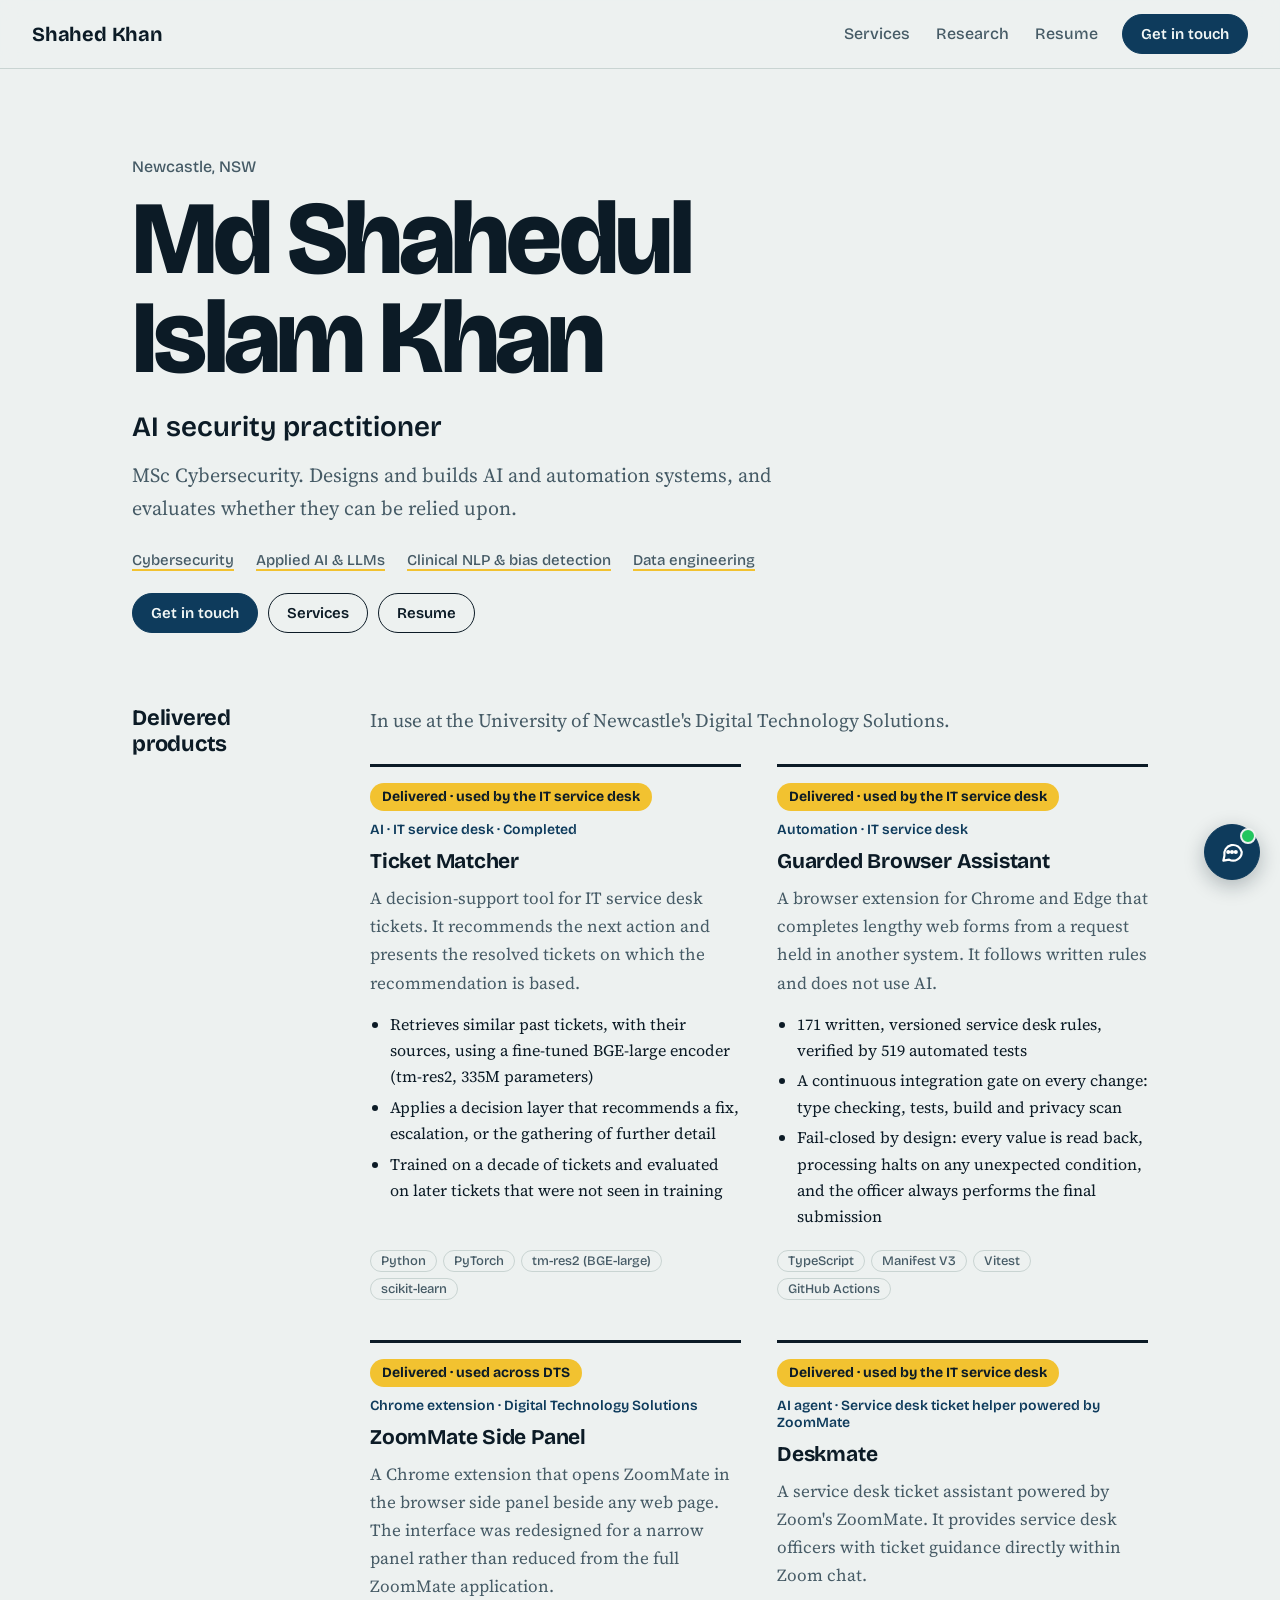
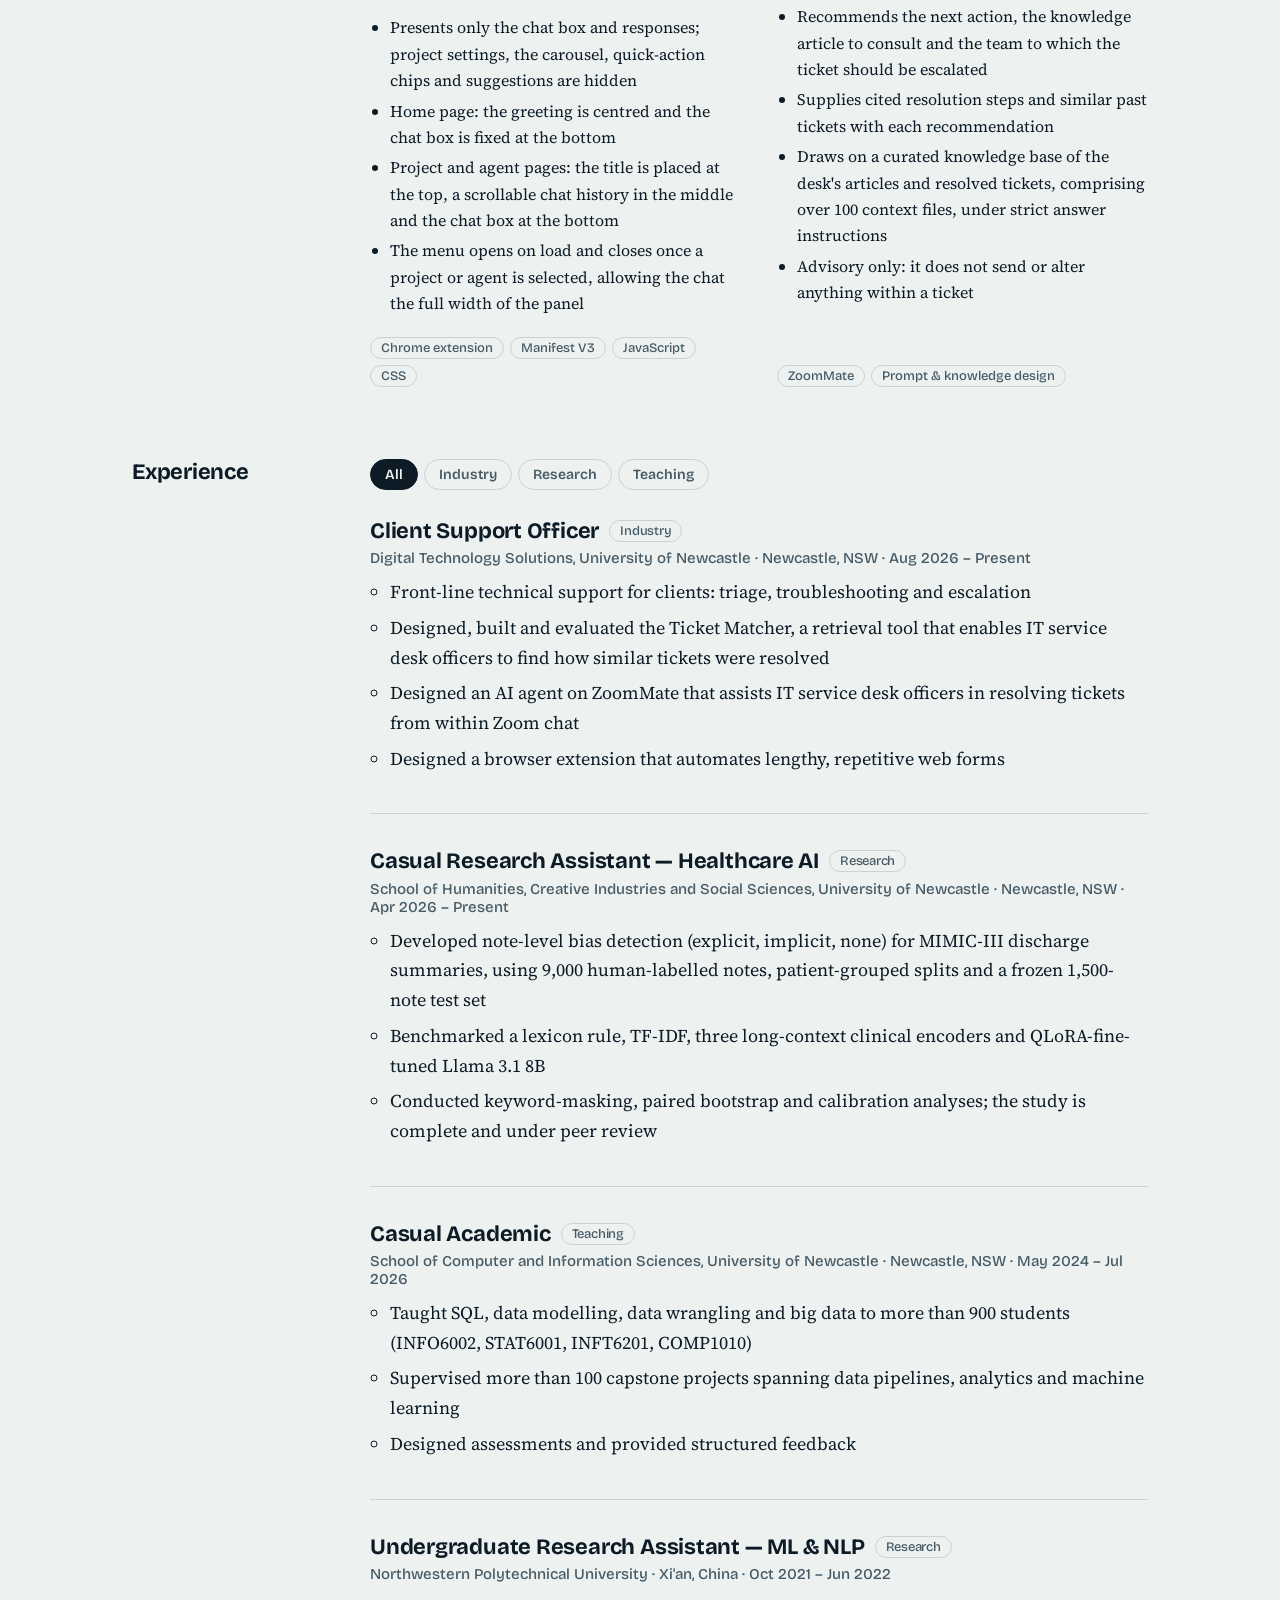
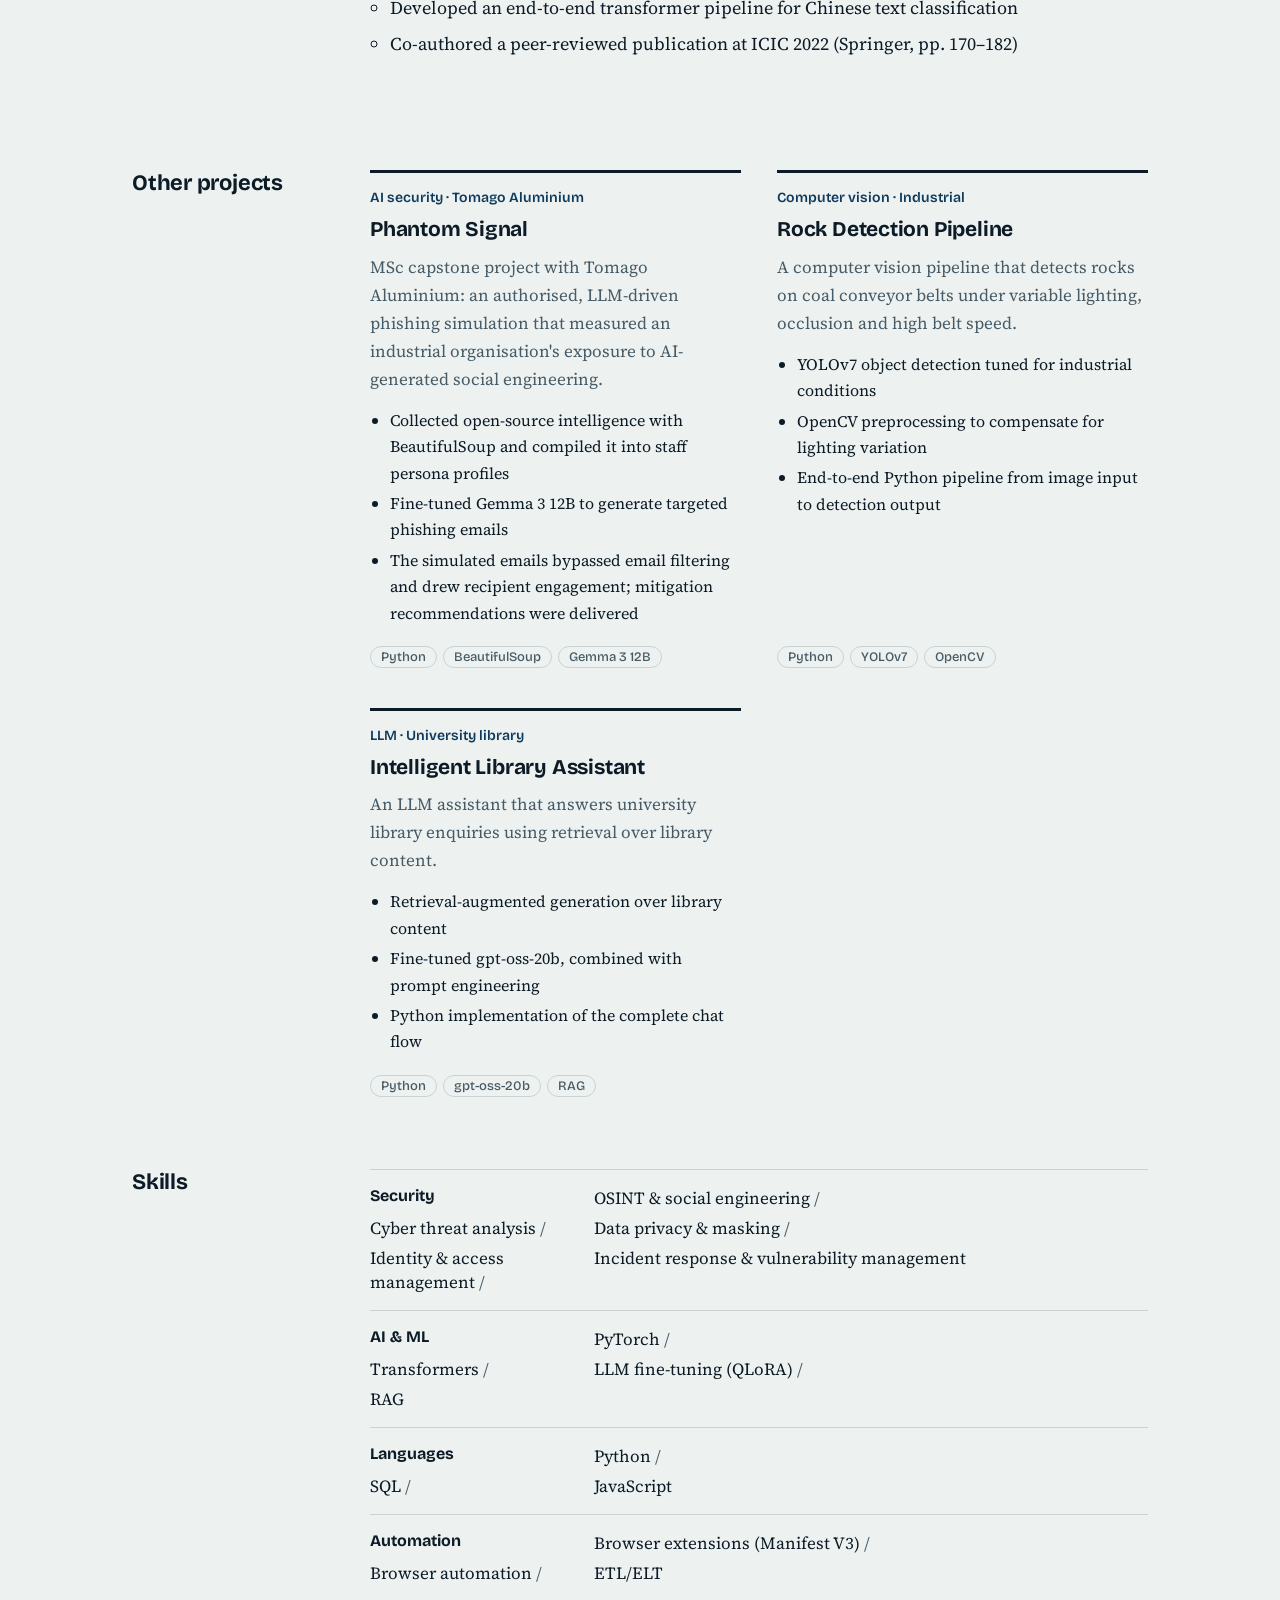
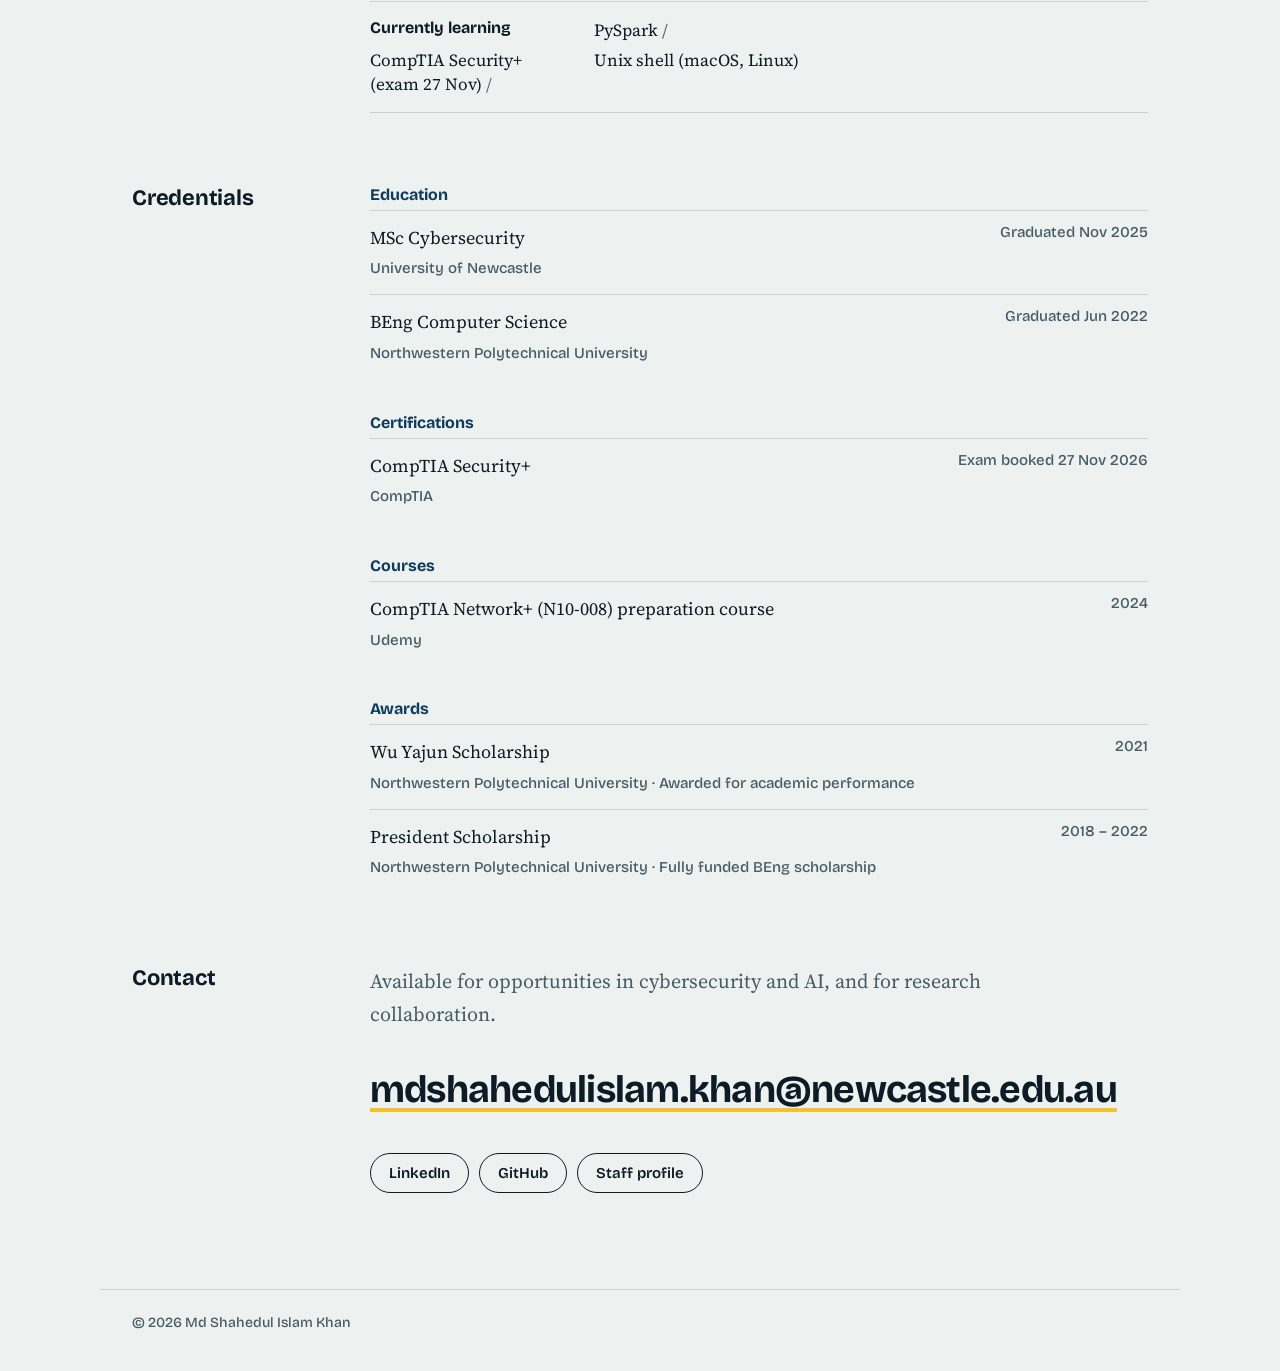
==== public/index.html @ 404827d5 "Apply a formal register across the whole site Co-Authored-By: Claude Sonnet 5.5 <noreply@anthropic.c" ====
<!doctype html>
<html lang="en">
<head>
<meta charset="utf-8">
<meta name="viewport" content="width=device-width, initial-scale=1">
<title>Shahedul Islam Khan — AI security practitioner</title>
<meta name="description" content="AI security practitioner. MSc Cybersecurity, clinical-AI researcher, educator.">
<link rel="preconnect" href="https://fonts.googleapis.com"><link rel="preconnect" href="https://fonts.gstatic.com" crossorigin><link href="https://fonts.googleapis.com/css2?family=Bricolage+Grotesque:opsz,wght@12..96,500;12..96,600;12..96,700;12..96,800&family=Source+Serif+4:ital,opsz,wght@0,8..60,400;0,8..60,600;1,8..60,400&display=swap" rel="stylesheet">
<link rel="stylesheet" href="style.css">
</head>
<body>
<header class="nav">
  <a class="brand" href="#top">Shahed Khan</a>
  <nav>
    <a href="services.html">Services</a>
    <a href="research.html">Research</a>
    <a href="shahed_resume.pdf">Resume</a>
  </nav>
  <a class="btn primary nav-cta" href="#contact">Get in touch</a>
</header>

<main id="top">
  <section class="hero">
    <p class="eyebrow" id="location"></p>
    <h1 id="name"></h1>
    <p class="headline" id="headline"></p>
    <p class="tagline" id="tagline"></p>
    <ul class="chips" id="focus"></ul>
    <div class="cta hero-cta">
      <a class="btn primary" href="#contact">Get in touch</a>
      <a class="btn" href="services.html">Services</a>
      <a class="btn" href="shahed_resume.pdf">Resume</a>
    </div>
  </section>

  <section id="products">
    <h2>Delivered products</h2>
    <p class="sub">In use at the University of Newcastle's Digital Technology Solutions.</p>
    <div class="grid" id="productGrid"></div>
  </section>

  <section id="experience">
    <h2>Experience</h2>
    <div class="filters" id="filters"></div>
    <ol class="timeline" id="timeline"></ol>
  </section>

  <section id="projects">
    <h2>Other projects</h2>
    <div class="grid" id="projectGrid"></div>
  </section>

  <section id="skills">
    <h2>Skills</h2>
    <div class="skills" id="skillList"></div>
  </section>

  <section id="credentials">
    <h2>Credentials</h2>
    <div class="credwrap" id="credList"></div>
  </section>

  <section id="contact">
    <h2>Contact</h2>
    <p class="tagline">Available for opportunities in cybersecurity and AI, and for research collaboration.</p>
    <p><a class="mail" id="mail"></a></p>
    <div class="cta" id="links"></div>
  </section>
</main>

<footer><span id="year"></span></footer>
<script src="app.js"></script>
<script src="chat.js"></script>
</body>
</html>
---- public/style.css ----
:root{
  --bg:#EDF1F0; --panel:#F9FBFA; --line:#C9D4D2; --text:#0C1B26; --mute:#465B66;
  --accent:#0E3B5C; --signal:#F2C230; --block:#0E3B5C; --on-block:#F2F7F6;
  --display:"Bricolage Grotesque","Avenir Next","Segoe UI",system-ui,sans-serif;
  --serif:"Source Serif 4",Charter,"Iowan Old Style",Georgia,serif;
  --mono:ui-monospace,SFMono-Regular,Menlo,Consolas,monospace; /* used by chat widget */
  --sans:var(--serif);
}
@media (prefers-color-scheme: dark){
  :root{--bg:#0B1A24; --panel:#11283A; --line:#23404F; --text:#E8EFEE; --mute:#9AB0B8; --accent:#8CC3E3; --block:#12405F}
}
*{box-sizing:border-box}
html{scroll-behavior:smooth;-webkit-text-size-adjust:100%;text-size-adjust:100%}
body{margin:0;background:var(--bg);color:var(--text);font:18px/1.65 var(--serif);overflow-x:clip}
a{color:inherit}
:focus-visible{outline:3px solid var(--signal);outline-offset:3px;border-radius:4px}
@media (prefers-reduced-motion:reduce){html{scroll-behavior:auto}*{transition:none!important;animation:none!important}}

/* header */
.nav{position:sticky;top:0;z-index:10;display:flex;align-items:center;gap:24px;padding:14px 32px;
  background:color-mix(in srgb,var(--bg) 90%,transparent);backdrop-filter:blur(10px);border-bottom:1px solid var(--line)}
.brand{font:700 20px var(--display);letter-spacing:-.01em;text-decoration:none;margin-right:auto}
.nav nav{display:flex;gap:26px}
.nav nav a{font:500 16px var(--display);text-decoration:none;color:var(--mute);padding:4px 0;border-bottom:2px solid transparent}
.nav nav a:hover{color:var(--text);border-color:var(--signal)}
.btn{font:600 15px var(--display);padding:10px 18px;border:1.5px solid var(--text);border-radius:999px;text-decoration:none;background:none;color:var(--text);transition:background .15s,color .15s}
.btn:hover{background:var(--text);color:var(--bg)}
.btn.primary{background:var(--block);border-color:var(--block);color:var(--on-block)}
.btn.primary:hover{background:var(--signal);border-color:var(--signal);color:#0C1B26}

/* layout */
main{max-width:1080px;margin:0 auto;padding:0 32px}
section{display:grid;grid-template-columns:190px minmax(0,1fr);gap:0 48px;padding:72px 0 0}
section>h2{grid-column:1;margin:0;font:700 22px/1.2 var(--display);letter-spacing:-.01em;position:sticky;top:84px;align-self:start}
section>*:not(h2){grid-column:2}
section>h2 span{display:none}
.hero{display:block;padding:88px 0 0}
.hero>*{grid-column:auto}
.eyebrow{font:500 16px var(--display);color:var(--mute);margin:0 0 14px}
h1{font:800 clamp(44px,8.4vw,104px)/.95 var(--display);letter-spacing:-.035em;margin:0 0 22px;max-width:12ch}
.headline{font:600 clamp(20px,2.6vw,28px)/1.25 var(--display);margin:0 0 14px}
.tagline{max-width:34em;color:var(--mute);font-size:20px;margin:0}
.chips{display:flex;flex-wrap:wrap;gap:6px 22px;list-style:none;padding:0;margin:26px 0 0;font:500 15px var(--display);color:var(--mute)}
.chips li{padding:0;border:0;border-bottom:2px solid var(--signal)}

.hero-cta{margin-top:34px}

/* experience */
.filters{display:flex;gap:6px;margin-bottom:28px;flex-wrap:wrap}
.filters button{font:600 14px var(--display);padding:6px 14px;border-radius:999px;border:1.5px solid var(--line);background:none;color:var(--mute);cursor:pointer}
.filters button:hover{border-color:var(--text);color:var(--text)}
.filters button.on{background:var(--text);border-color:var(--text);color:var(--bg)}
.timeline{list-style:none;padding:0;margin:0}
.job{position:relative;padding:0 0 34px;margin:0 0 34px;border-bottom:1px solid var(--line)}
.job:last-child{border:0;margin:0}
.job h3{margin:0;font:700 22px/1.25 var(--display);letter-spacing:-.01em}
.job .meta{font:500 15px var(--display);color:var(--mute);margin:4px 0 10px}
.job ul{margin:0;padding-left:20px;color:var(--text)}.job li{margin:6px 0}
.tag{font:500 13px var(--display);padding:2px 10px;border:1px solid var(--line);border-radius:999px;color:var(--mute);white-space:nowrap}
.job .tag{margin-left:10px;vertical-align:3px}

/* projects, services, research cards: ruled entries, not boxes */
.grid{display:grid;grid-template-columns:repeat(2,minmax(0,1fr));gap:40px 36px}
.card{display:flex;flex-direction:column;gap:10px;padding:16px 0 0;border-top:3px solid var(--text);background:none}
.card:hover{border-top-color:var(--signal)}
.card h3{margin:0;font:700 21px/1.25 var(--display);letter-spacing:-.01em}
.card p{margin:0;color:var(--mute);font-size:17px}
.card .k{font:600 14px var(--display);color:var(--accent)}
.card .hl{margin:0;padding-left:20px;color:var(--text);font-size:16px}.card .hl li{margin:4px 0}
.card .soon{font:600 14px var(--display);color:var(--accent)}
.card .stack{display:flex;flex-wrap:wrap;gap:6px;margin-top:auto;padding-top:6px}

/* skills */
.skills{display:grid;gap:0}
.skills>div{display:grid;grid-template-columns:200px 1fr;gap:6px 24px;padding:16px 0;border-top:1px solid var(--line);background:none}
.skills>div:last-child{border-bottom:1px solid var(--line)}
.skills h3{font:700 16px var(--display);margin:0}
.skills span{display:inline;margin:0;font:17px var(--serif);padding:0;border:0;border-radius:0;color:var(--text)}
.skills span:not(:last-child)::after{content:" / ";color:var(--mute)}

/* credentials */
.credwrap{display:grid;gap:34px}
.credgroup h3{font:700 16px var(--display);margin:0 0 6px;color:var(--accent)}
.creds{list-style:none;padding:0;margin:0}
.creds li{display:flex;justify-content:space-between;gap:16px;padding:12px 0;border-top:1px solid var(--line)}
.creds small{color:var(--mute);font:500 15px var(--display)}
.creds li>small{white-space:nowrap}

/* contact */
.mail{display:inline-block;font:700 clamp(20px,3.6vw,38px)/1.2 var(--display);letter-spacing:-.02em;text-decoration:underline;text-decoration-color:var(--signal);text-decoration-thickness:4px;text-underline-offset:6px;overflow-wrap:anywhere}
.mail:hover{background:var(--signal);color:#0C1B26;text-decoration:none}
#contact .tagline{margin-bottom:18px}
.cta{display:flex;flex-wrap:wrap;gap:10px;margin-top:22px}
footer{max-width:1080px;margin:96px auto 0;padding:24px 32px 40px;border-top:1px solid var(--line);color:var(--mute);font:500 14px var(--display)}

/* chat widget retheme (widget CSS is injected by chat.js) */
body .skc-btn{background:var(--block);color:#fff;border-color:var(--block);box-shadow:0 6px 20px rgba(12,27,38,.28)}
body .skc-btn:hover{background:var(--signal);color:#0C1B26;border-color:var(--signal)}
body .skc-btn::after{border-color:var(--bg)}
body .skc-win{border-radius:18px;font-family:var(--serif)}
body .skc-head b{font-family:var(--display);font-size:15px}
body .skc-head small{font-family:var(--display)}
body .skc-m.me{background:var(--block);color:#F2F7F6}
body .skc-send{font-family:var(--display);border-color:var(--block);color:var(--text)}
body .skc-send:hover:not(:disabled){background:var(--signal);border-color:var(--signal);color:#0C1B26}

/* tablet and mobile */
@media(max-width:860px){
  section{grid-template-columns:1fr;padding-top:56px}
  section>h2{position:static;grid-column:1;margin-bottom:22px}
  section>*:not(h2){grid-column:1}
  .grid{grid-template-columns:1fr}
  .skills>div{grid-template-columns:1fr}
}
@media(max-width:640px){
  body{font-size:17px}
  .nav{flex-wrap:wrap;gap:6px 12px;padding:10px 16px}
  .nav nav{order:3;width:100%;gap:18px}
  .btn{font-size:14px;padding:8px 14px}
  main{padding:0 18px}footer{padding:20px 18px 36px}
  .hero{padding-top:48px}
  .tagline{font-size:18px}
  .creds li{flex-direction:column;gap:2px}
}

.sub{margin:0 0 28px;color:var(--mute);font-size:19px}
.card .status{align-self:flex-start;font:700 14px/1.3 var(--display);padding:5px 12px;border-radius:999px;background:var(--signal);color:#0C1B26}
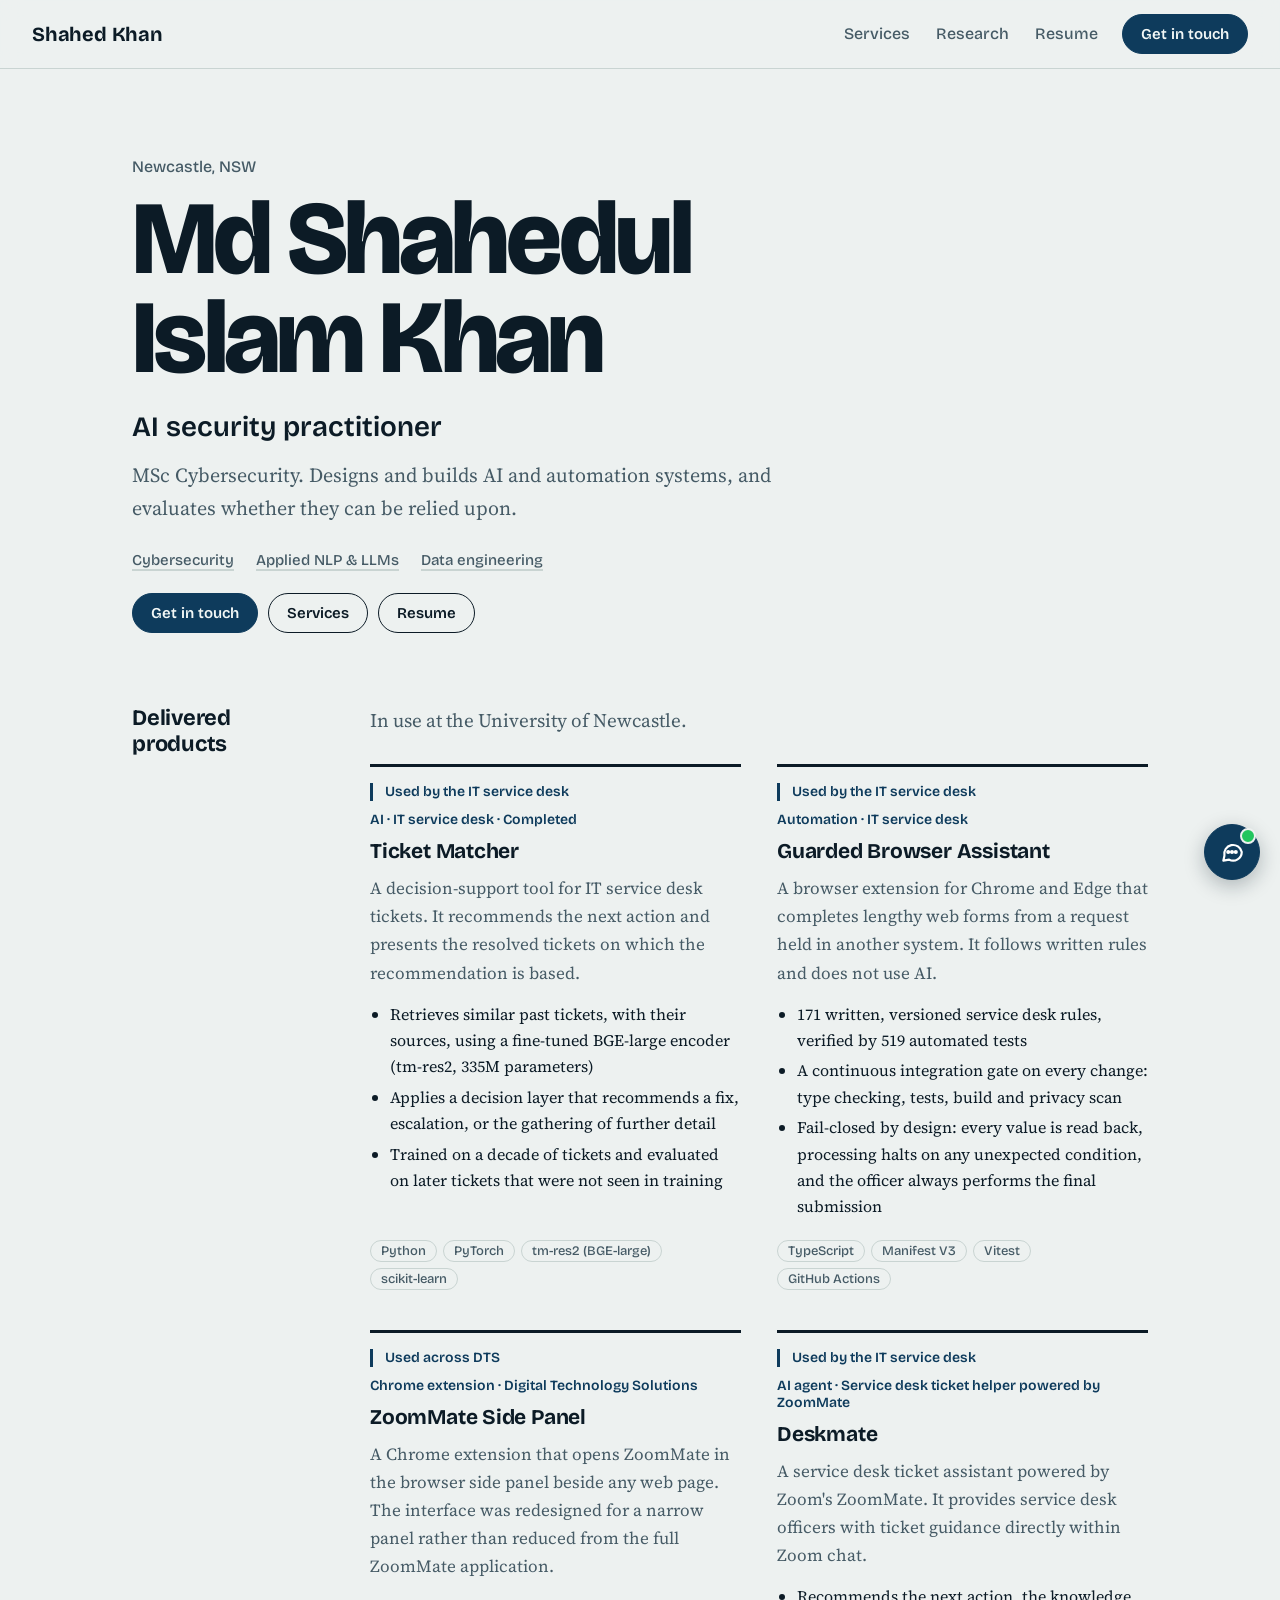
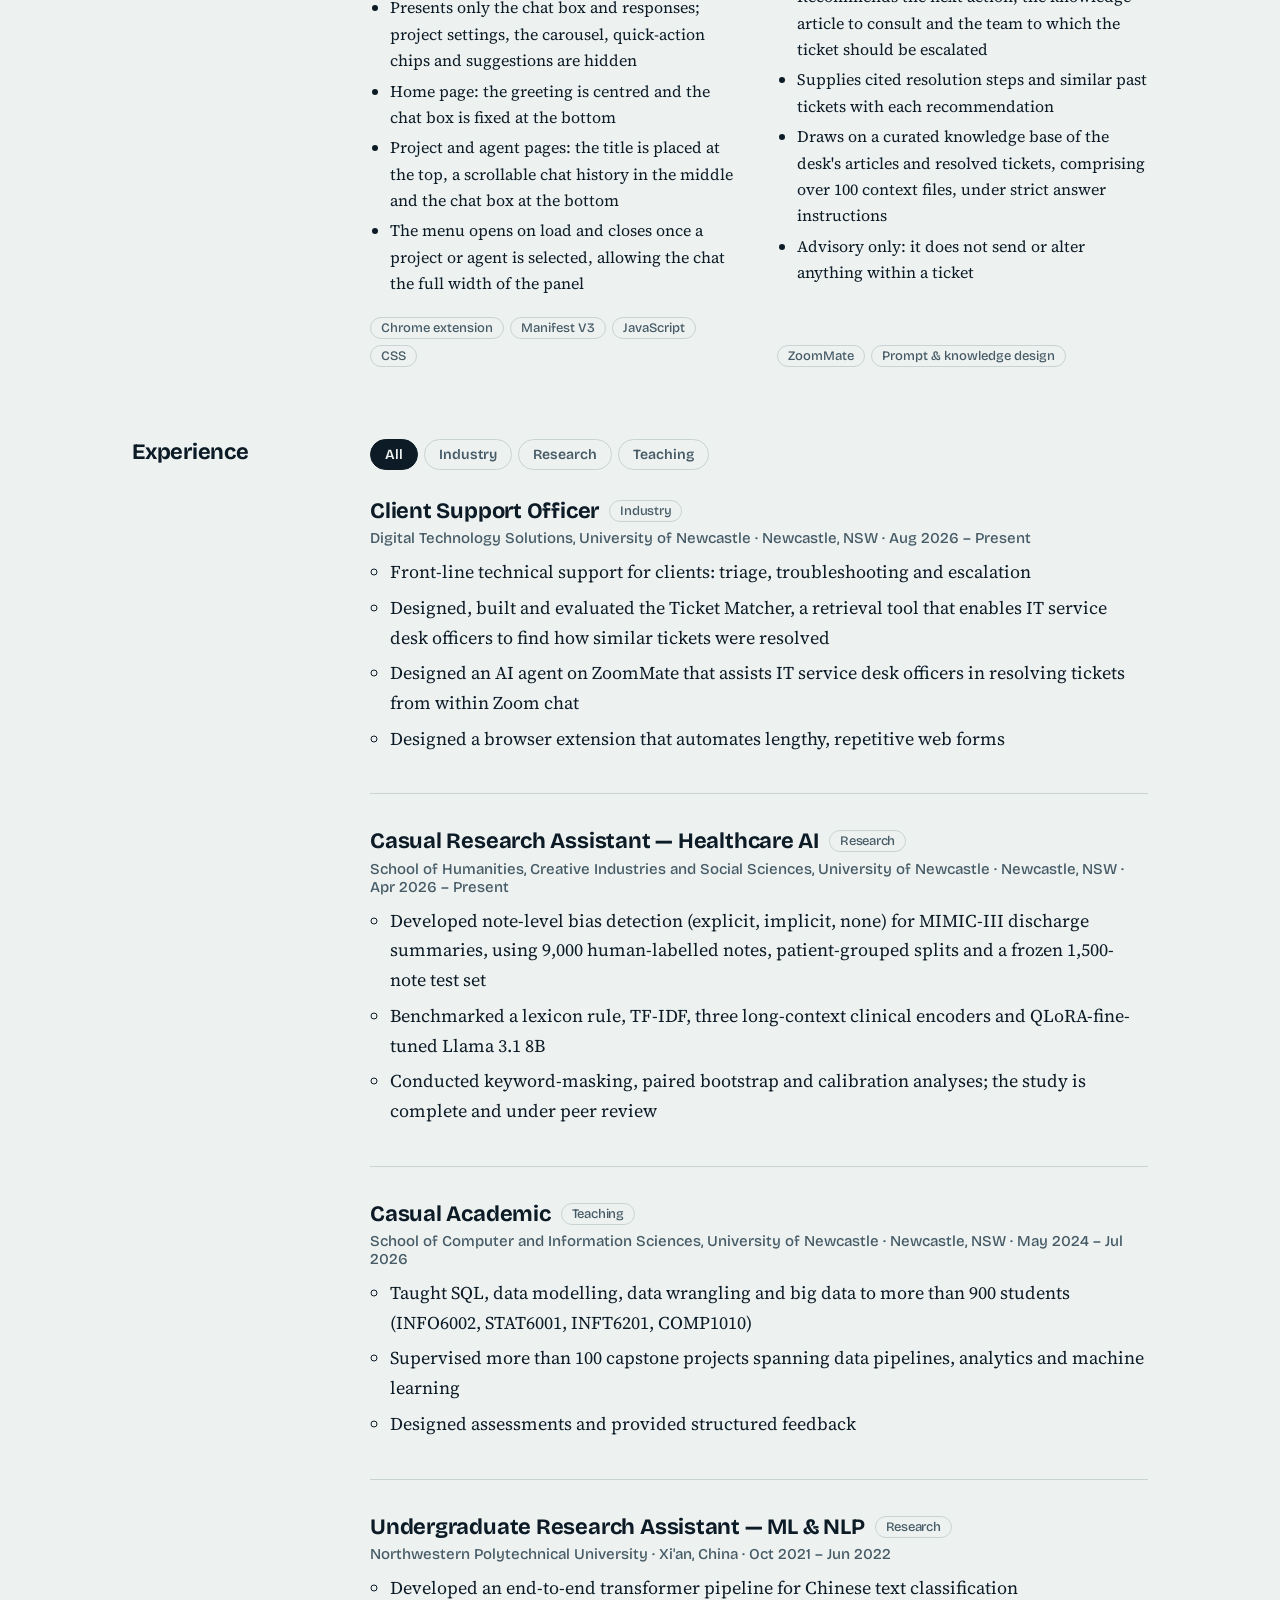
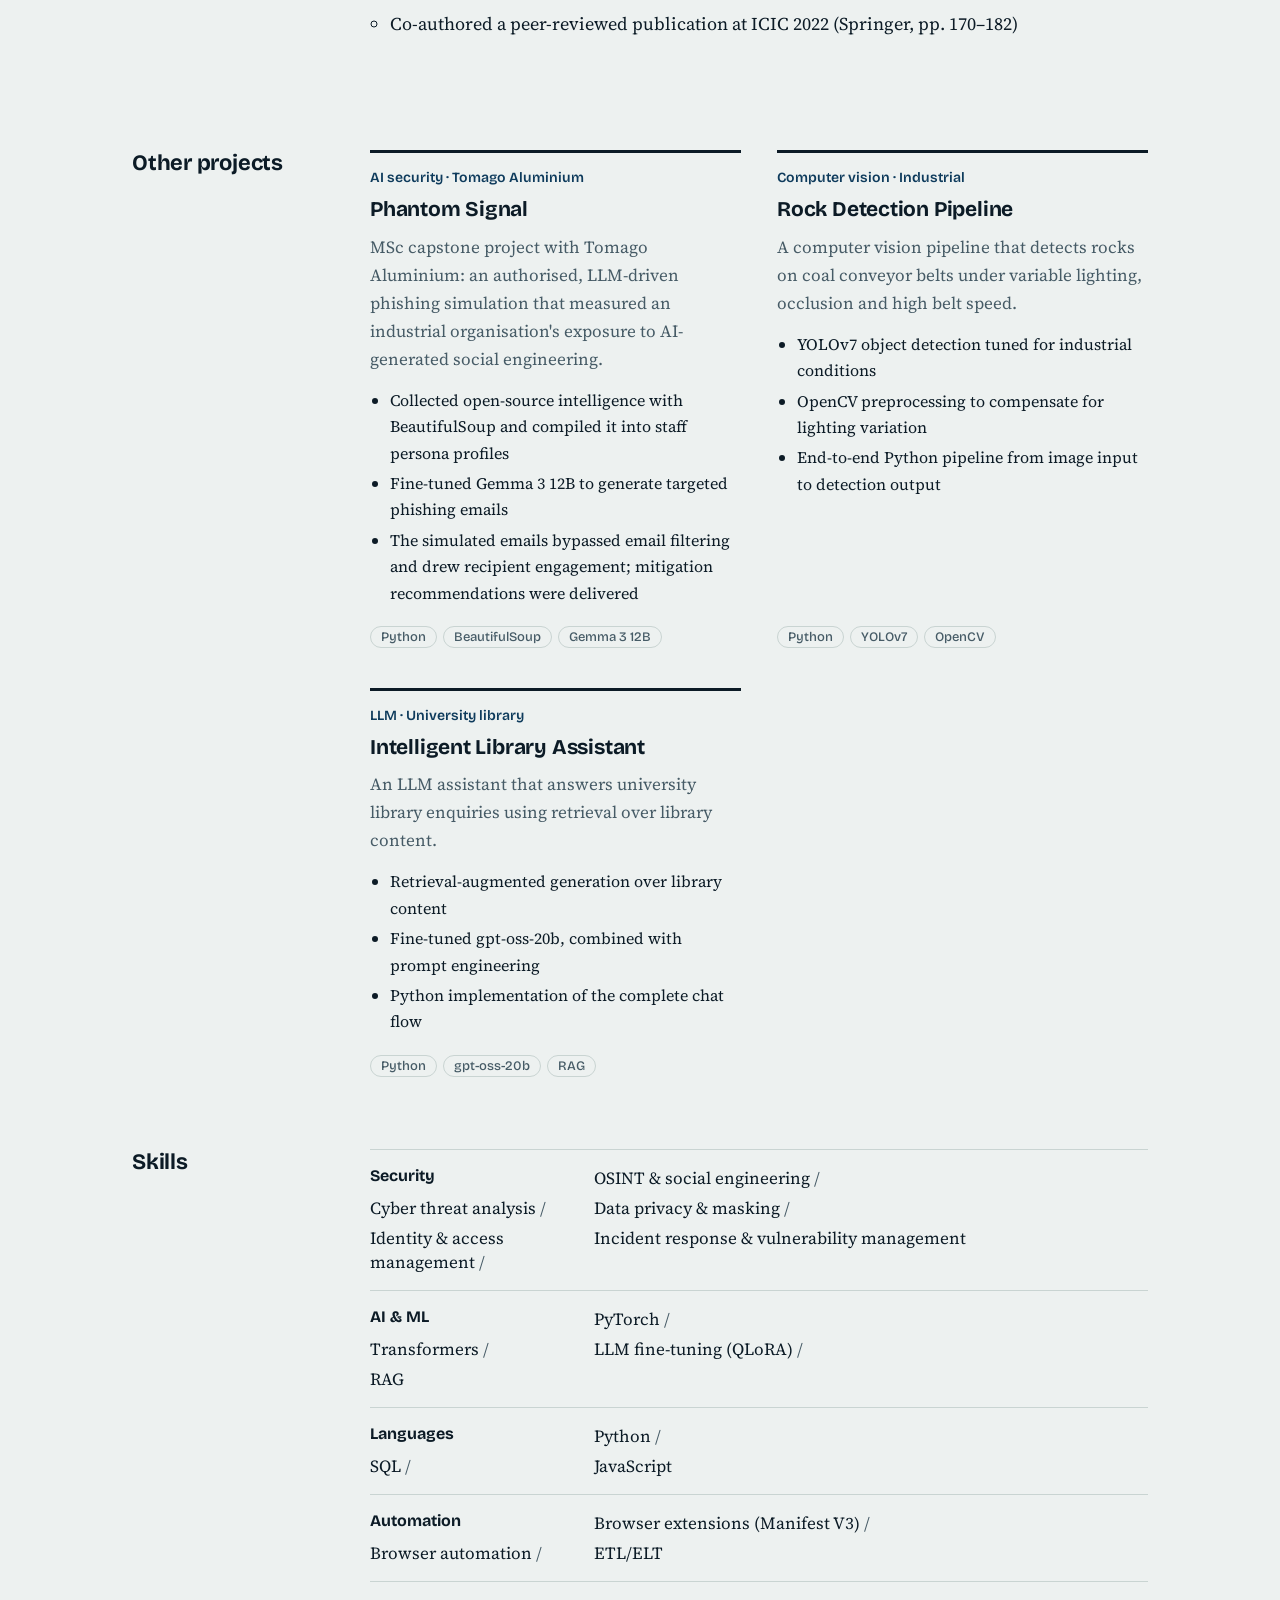
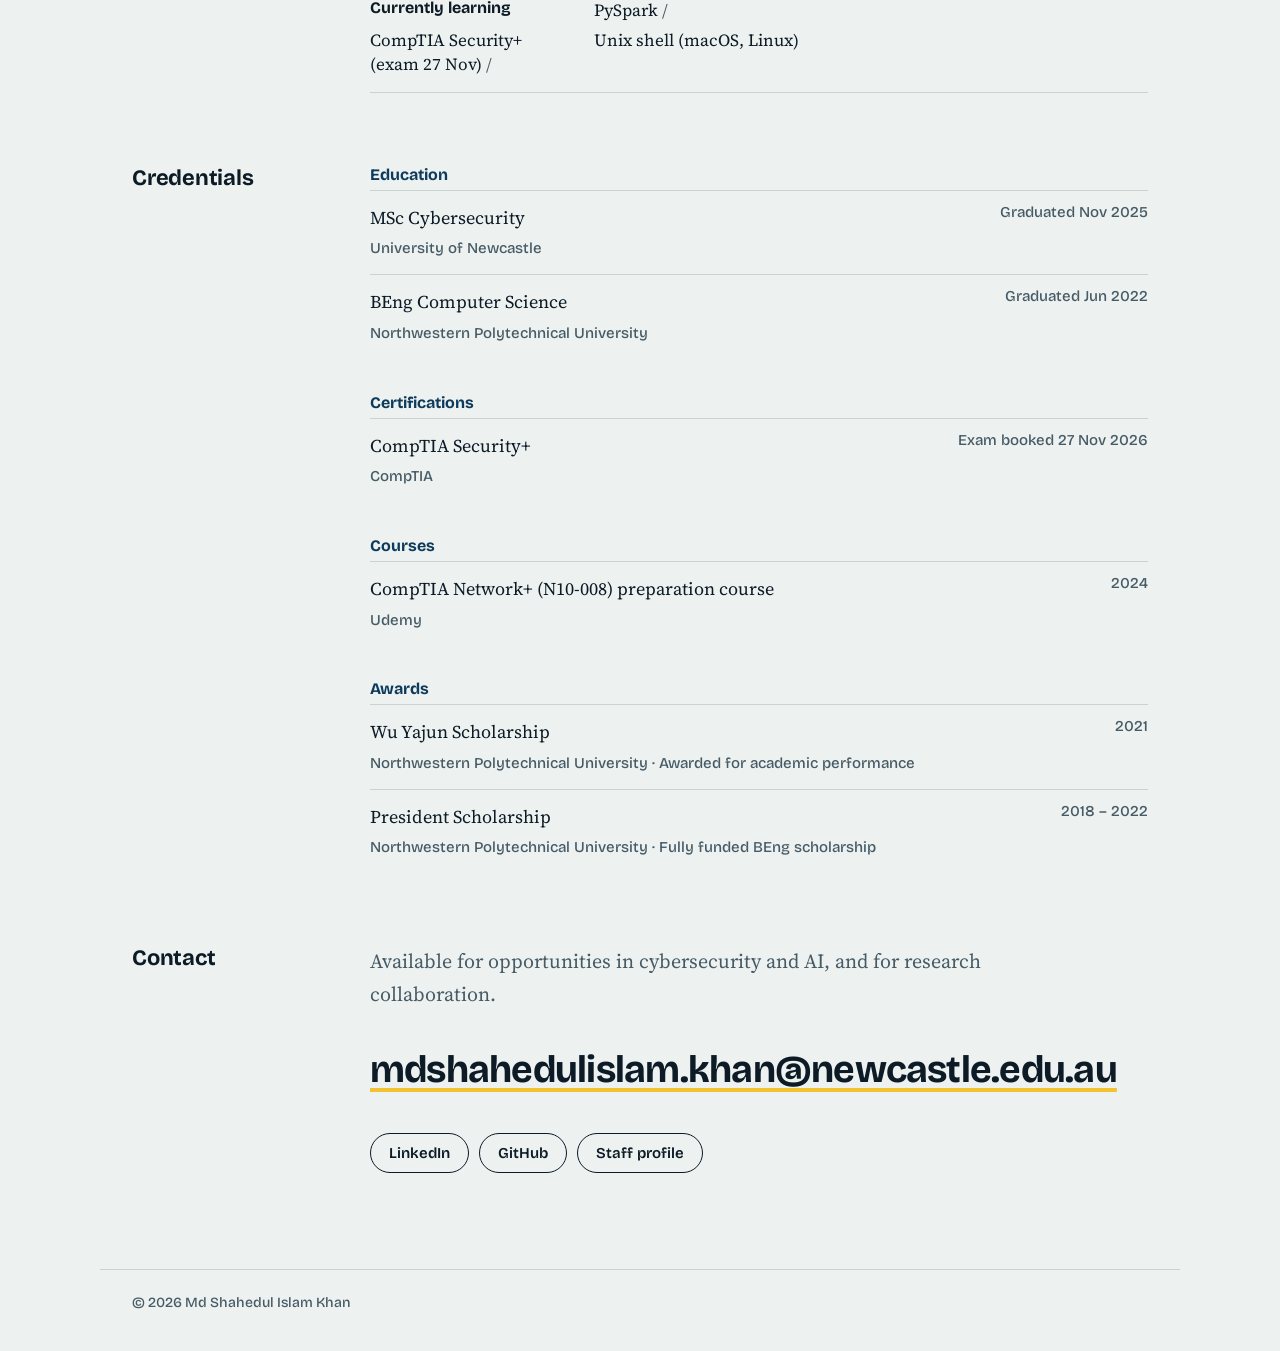
==== commit ce553b2f: "Shorten products subtitle so it fits one line on phones Co-Authored-By: Claude Sonnet 5.5 <noreply@a" ====
--- a/public/index.html
+++ b/public/index.html
@@ -35,7 +35,7 @@
 
   <section id="products">
     <h2>Delivered products</h2>
-    <p class="sub">In use at the University of Newcastle's Digital Technology Solutions.</p>
+    <p class="sub">In use at the University of Newcastle.</p>
     <div class="grid" id="productGrid"></div>
   </section>
 
--- a/public/style.css
+++ b/public/style.css
@@ -41,7 +41,7 @@
 .headline{font:600 clamp(20px,2.6vw,28px)/1.25 var(--display);margin:0 0 14px}
 .tagline{max-width:34em;color:var(--mute);font-size:20px;margin:0}
 .chips{display:flex;flex-wrap:wrap;gap:6px 22px;list-style:none;padding:0;margin:26px 0 0;font:500 15px var(--display);color:var(--mute)}
-.chips li{padding:0;border:0;border-bottom:2px solid var(--signal)}
+.chips li{padding:0;border:0;border-bottom:2px solid var(--line)}
 
 .hero-cta{margin-top:34px}
 
@@ -124,4 +124,5 @@
 }
 
 .sub{margin:0 0 28px;color:var(--mute);font-size:19px}
-.card .status{align-self:flex-start;font:700 14px/1.3 var(--display);padding:5px 12px;border-radius:999px;background:var(--signal);color:#0C1B26}
+.card .status{align-self:flex-start;font:600 14px/1.3 var(--display);padding:0 0 0 12px;border-left:3px solid var(--accent);color:var(--accent)}
+@media (prefers-color-scheme:dark){.card .status{border-left-color:var(--text);color:var(--text)}}
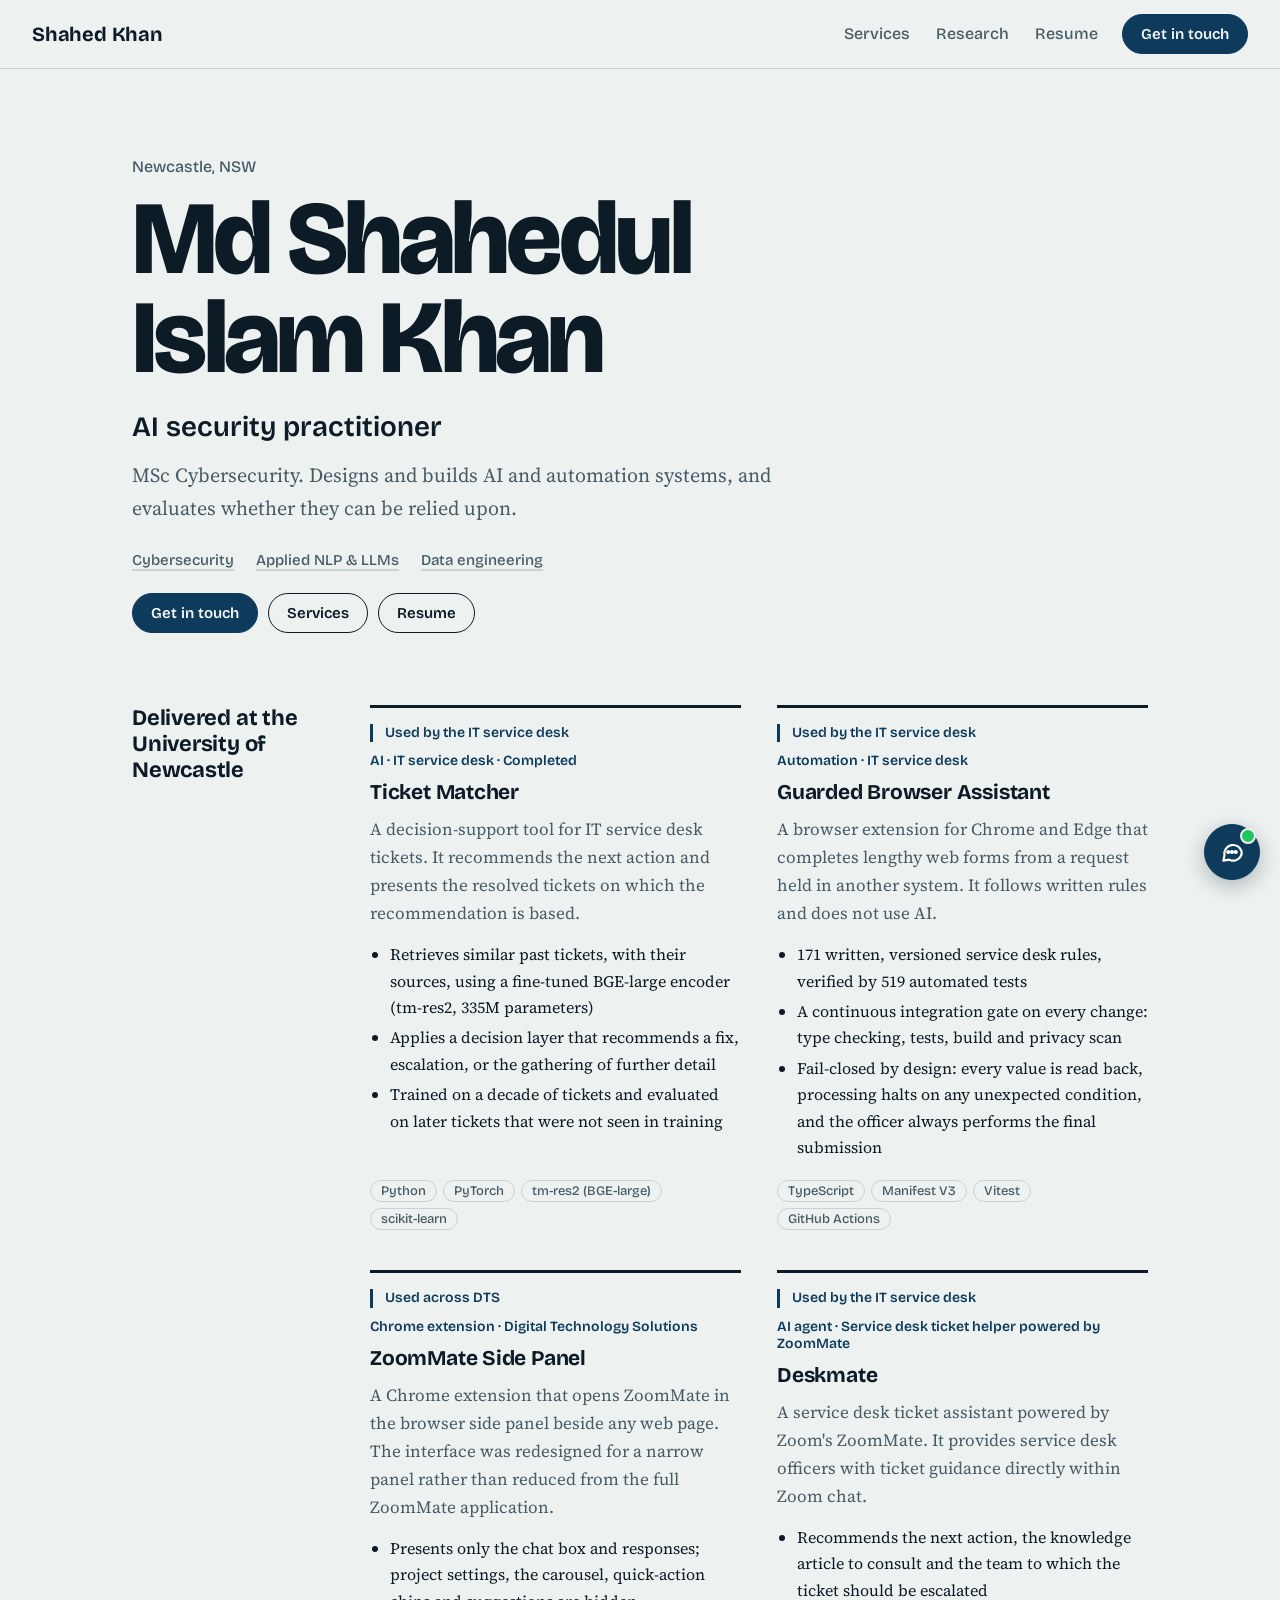
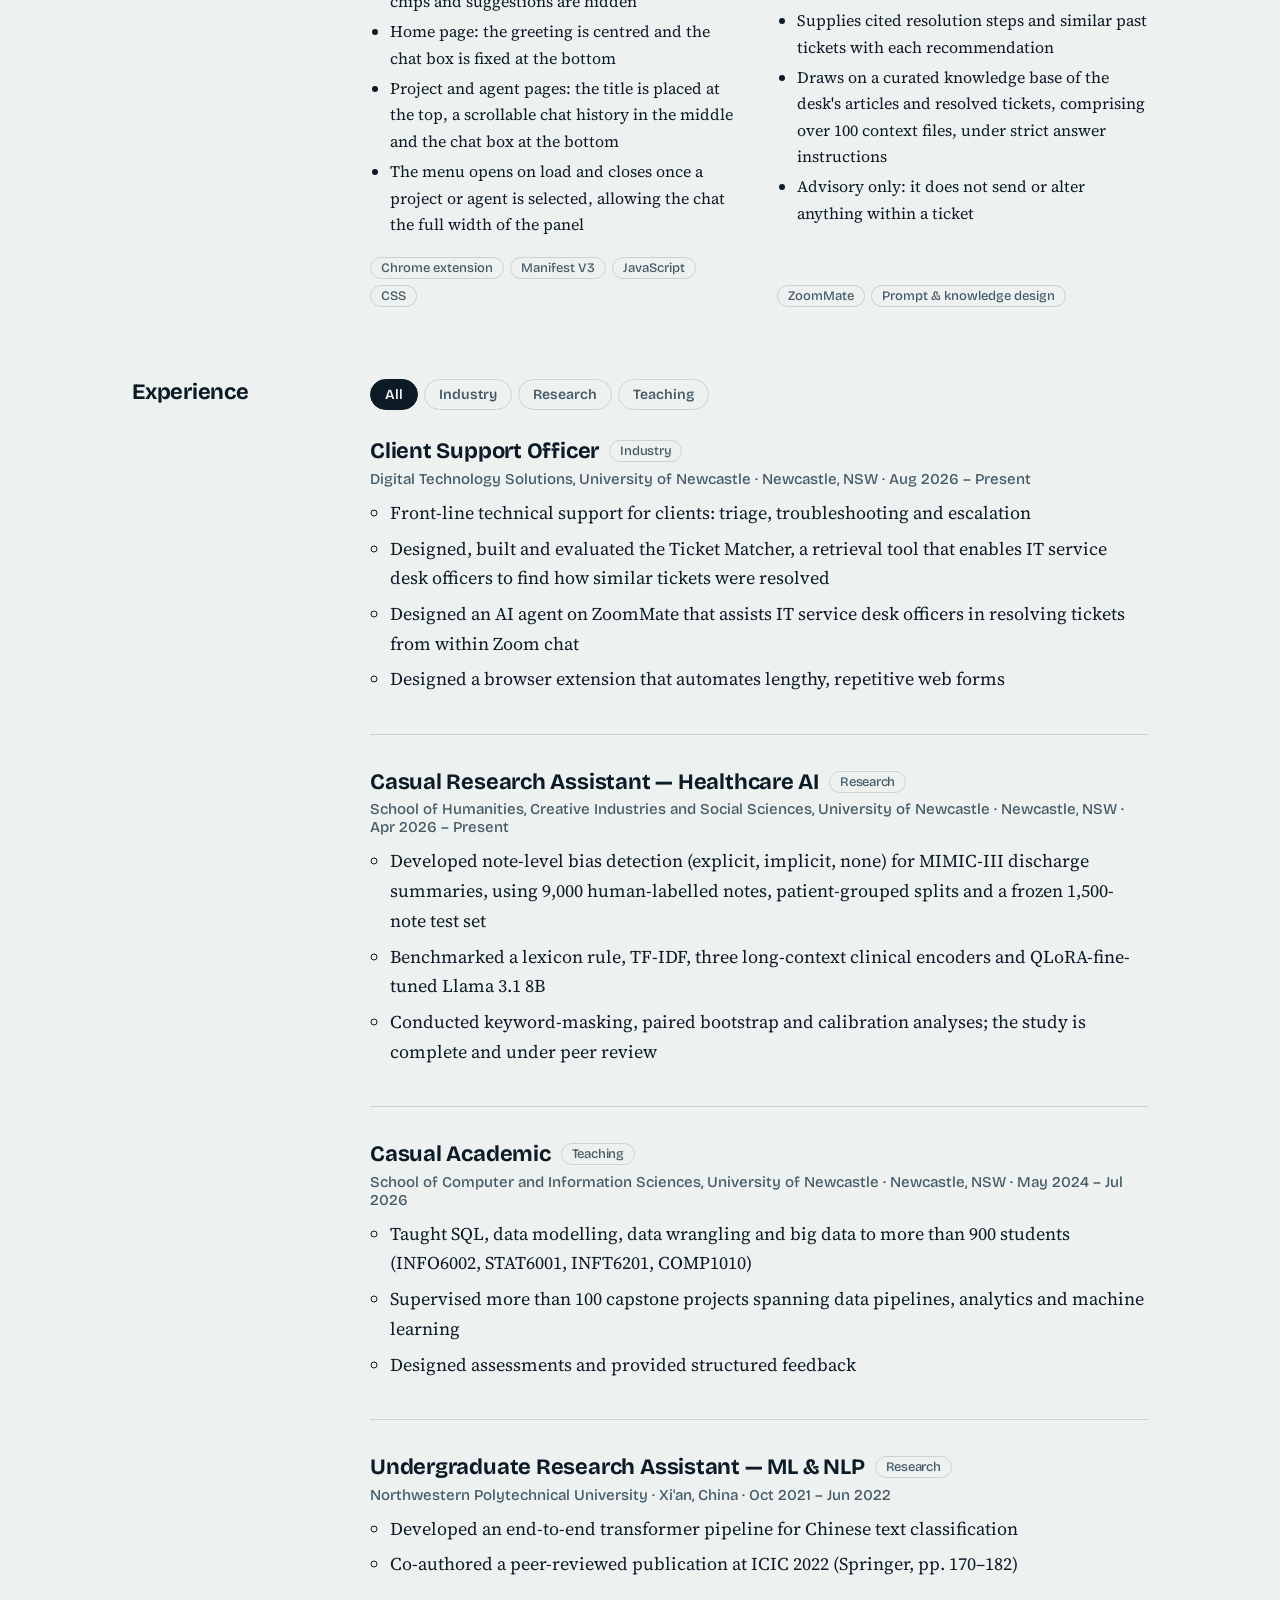
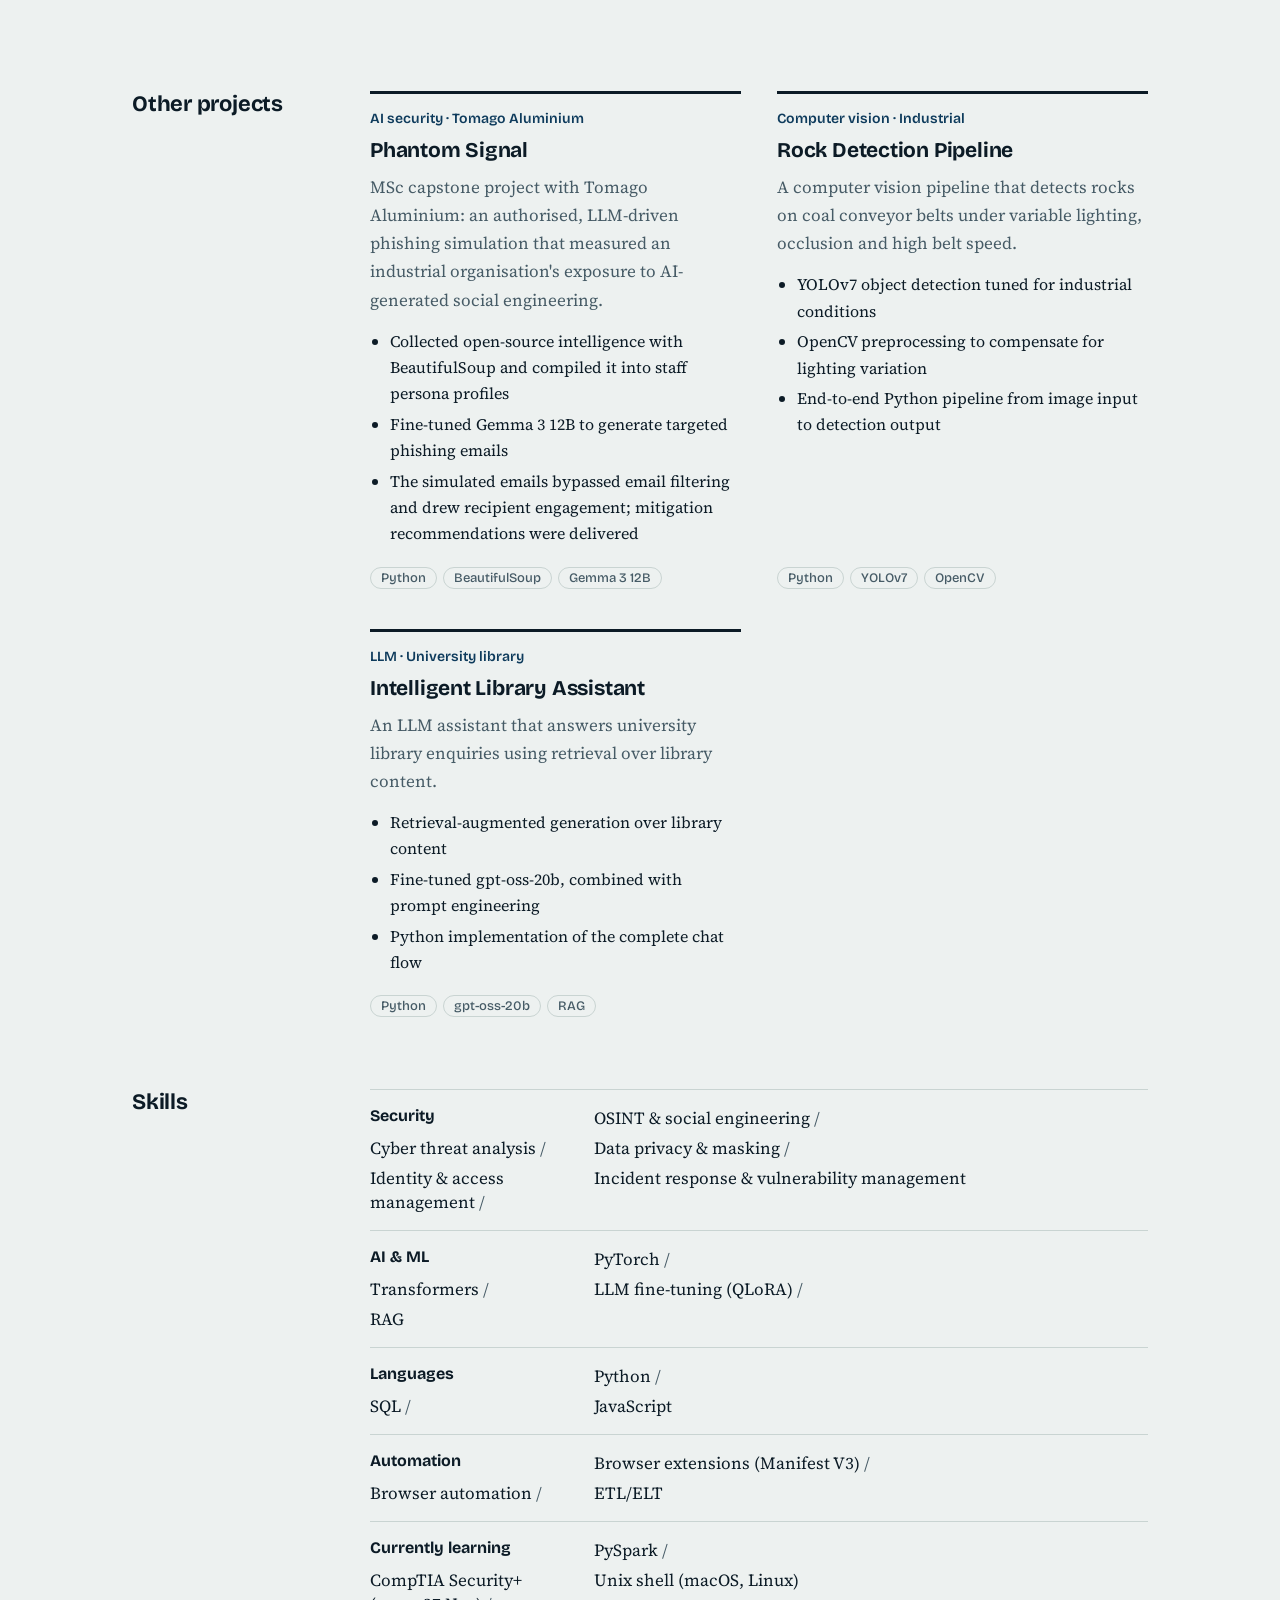
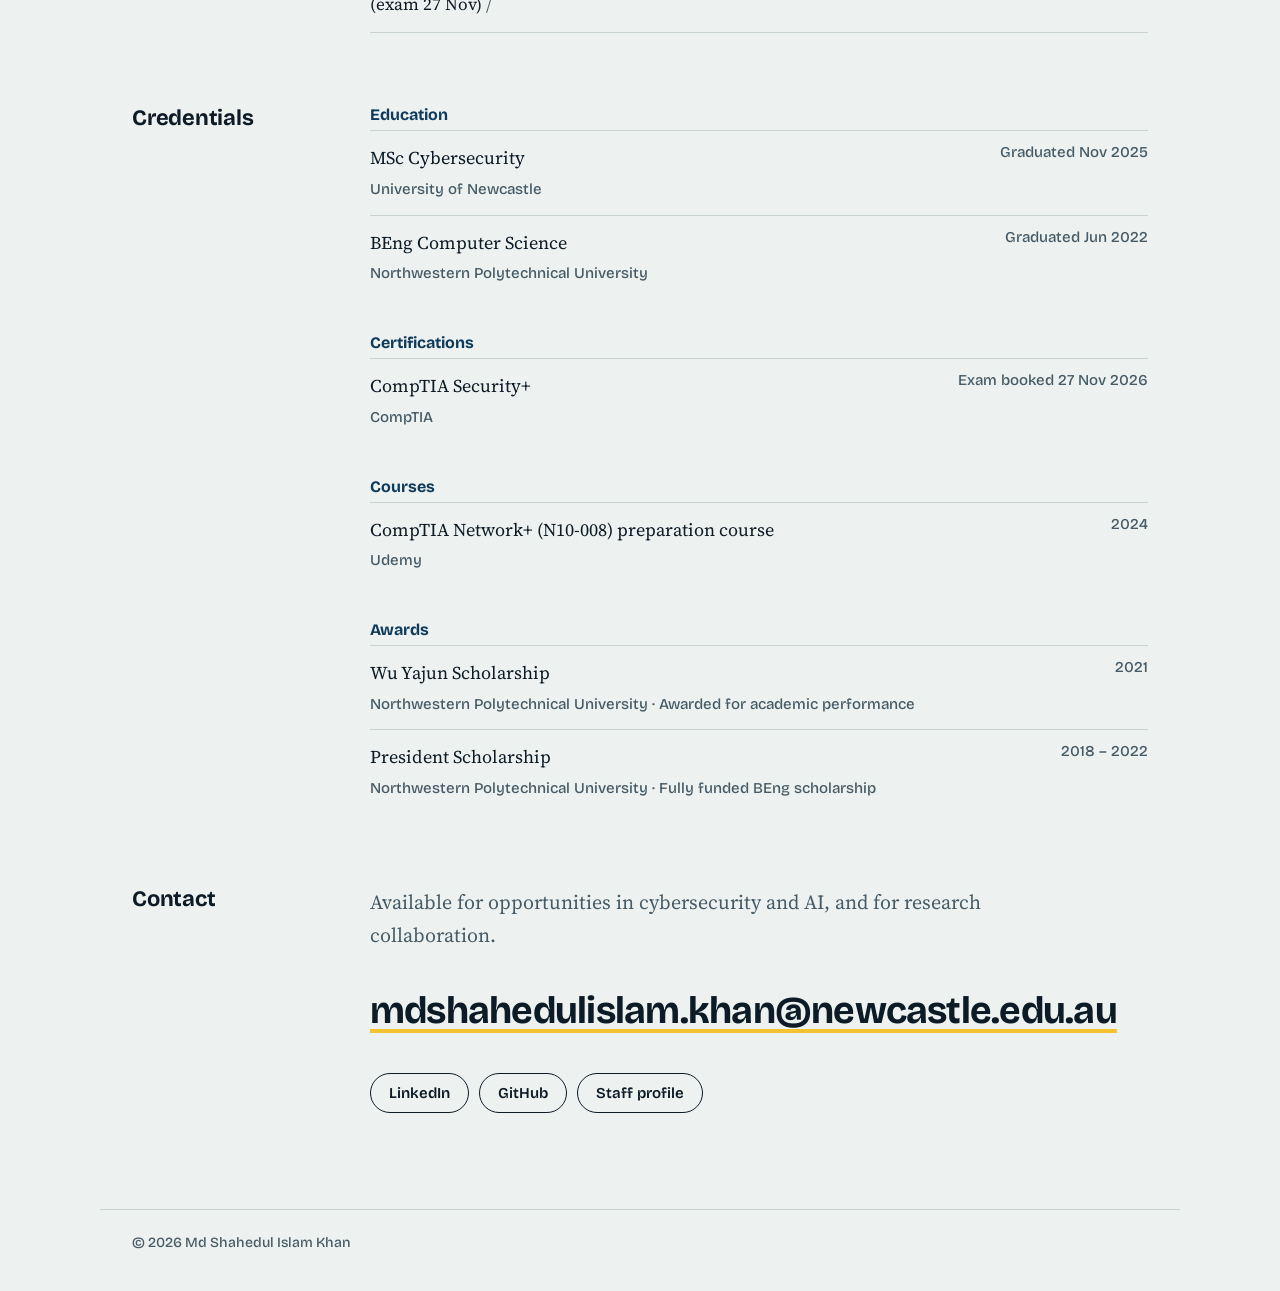
==== commit 7950438c: "Merge products heading and subtitle into one line Co-Authored-By: Claude Sonnet 5.5 <noreply@anthrop" ====
--- a/public/index.html
+++ b/public/index.html
@@ -34,8 +34,7 @@
   </section>
 
   <section id="products">
-    <h2>Delivered products</h2>
-    <p class="sub">In use at the University of Newcastle.</p>
+    <h2>Delivered at the University of Newcastle</h2>
     <div class="grid" id="productGrid"></div>
   </section>
 
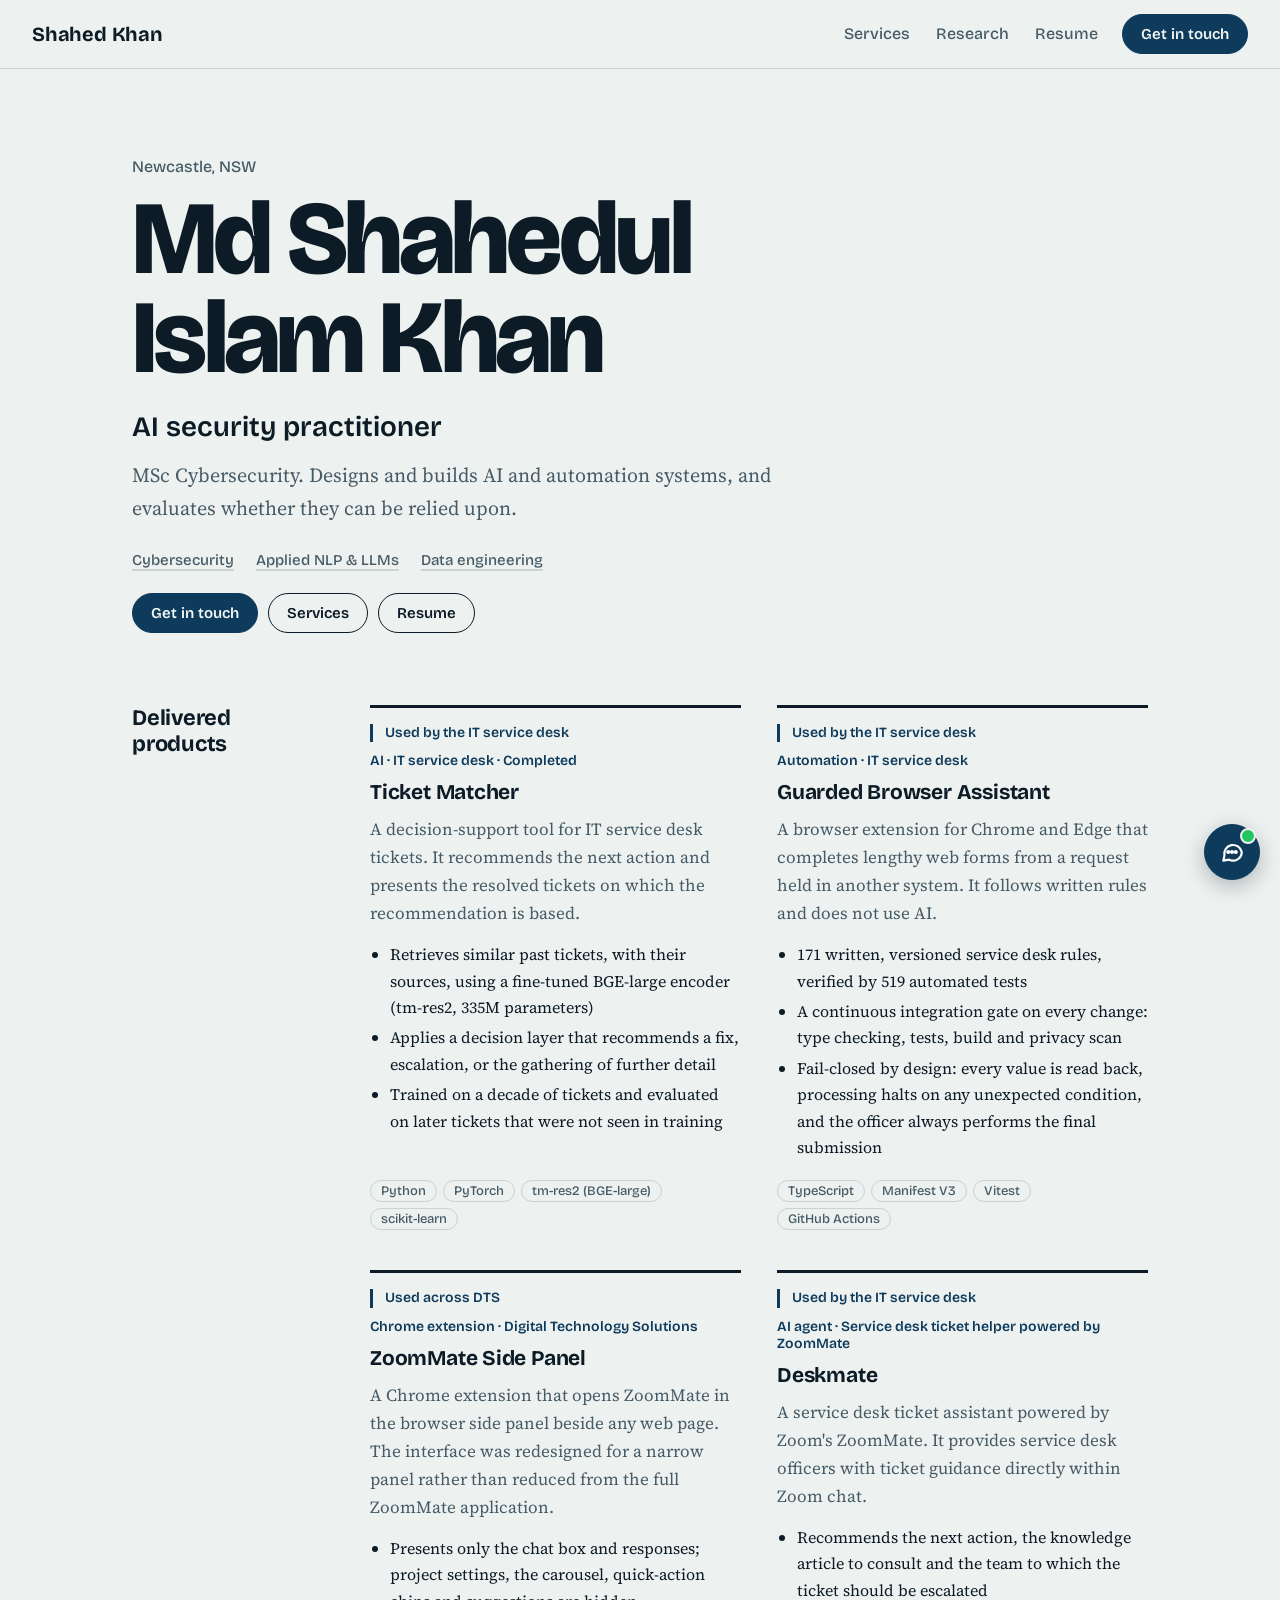
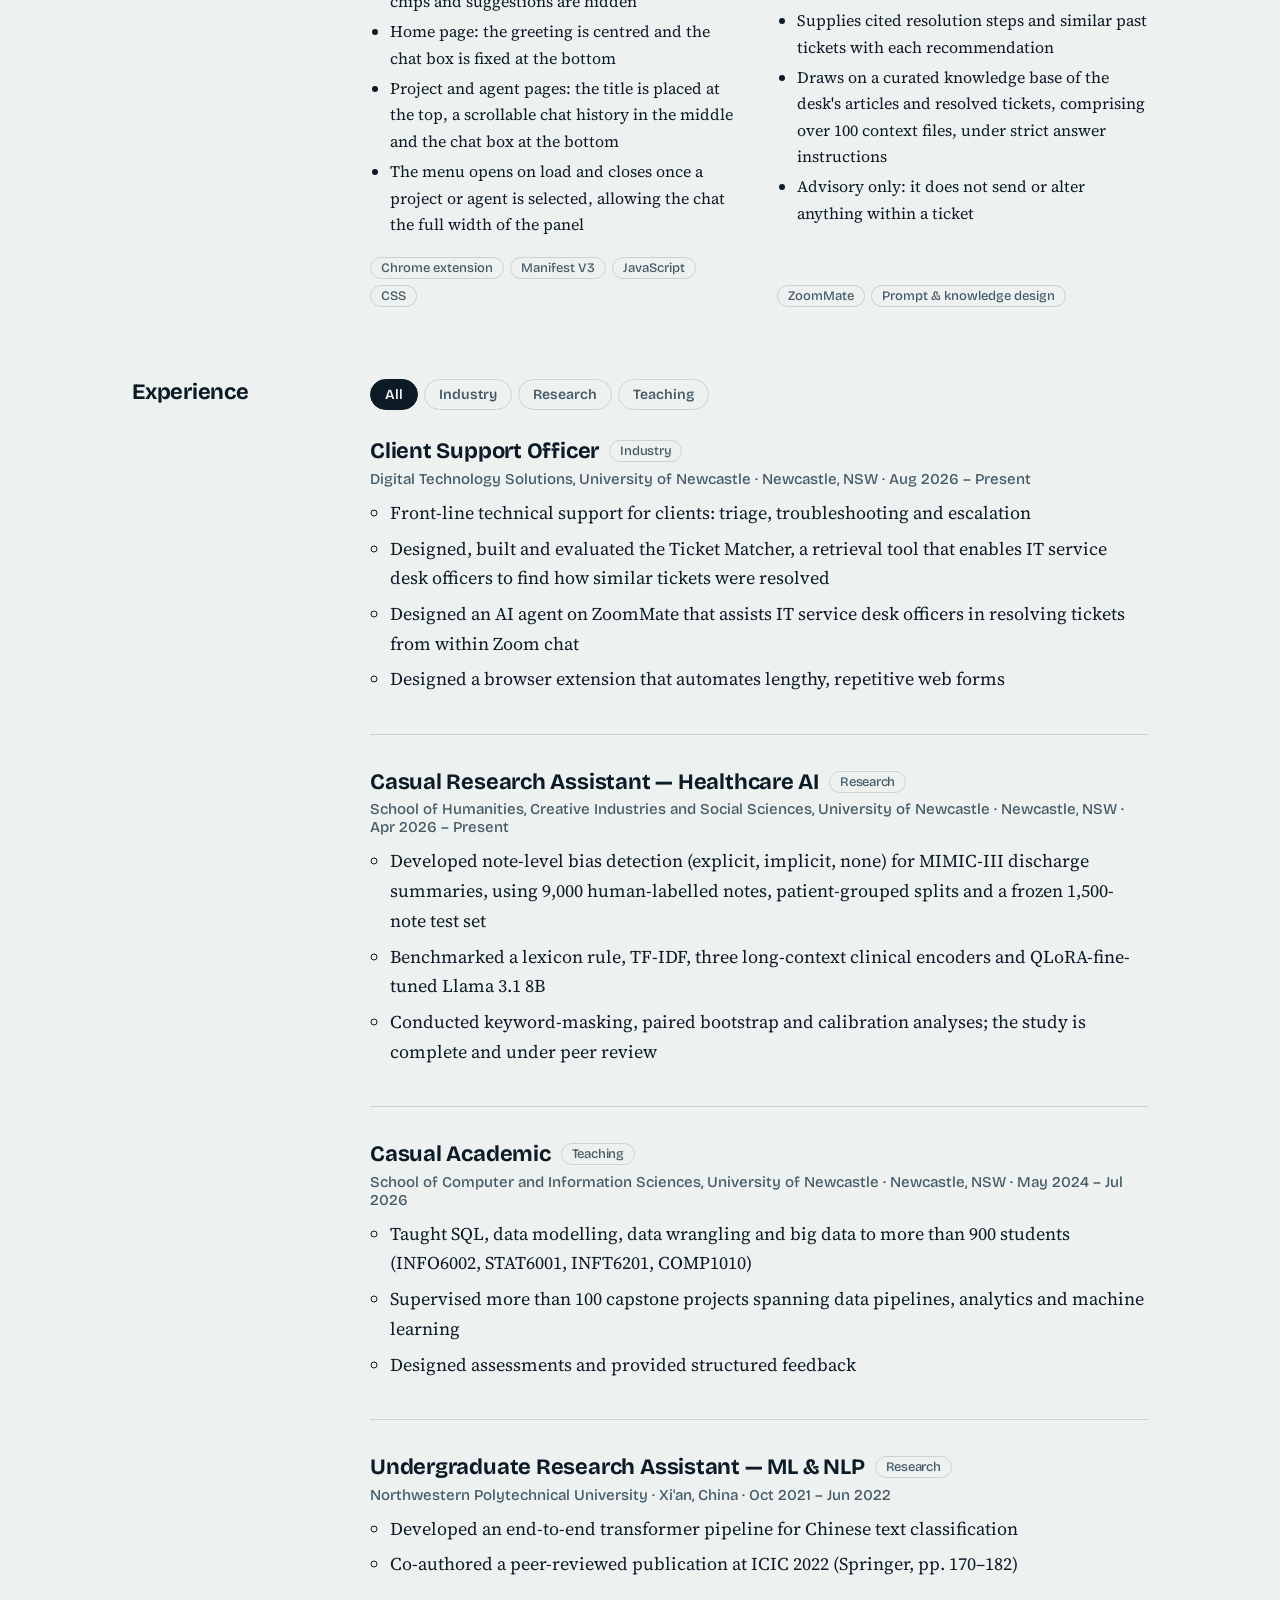
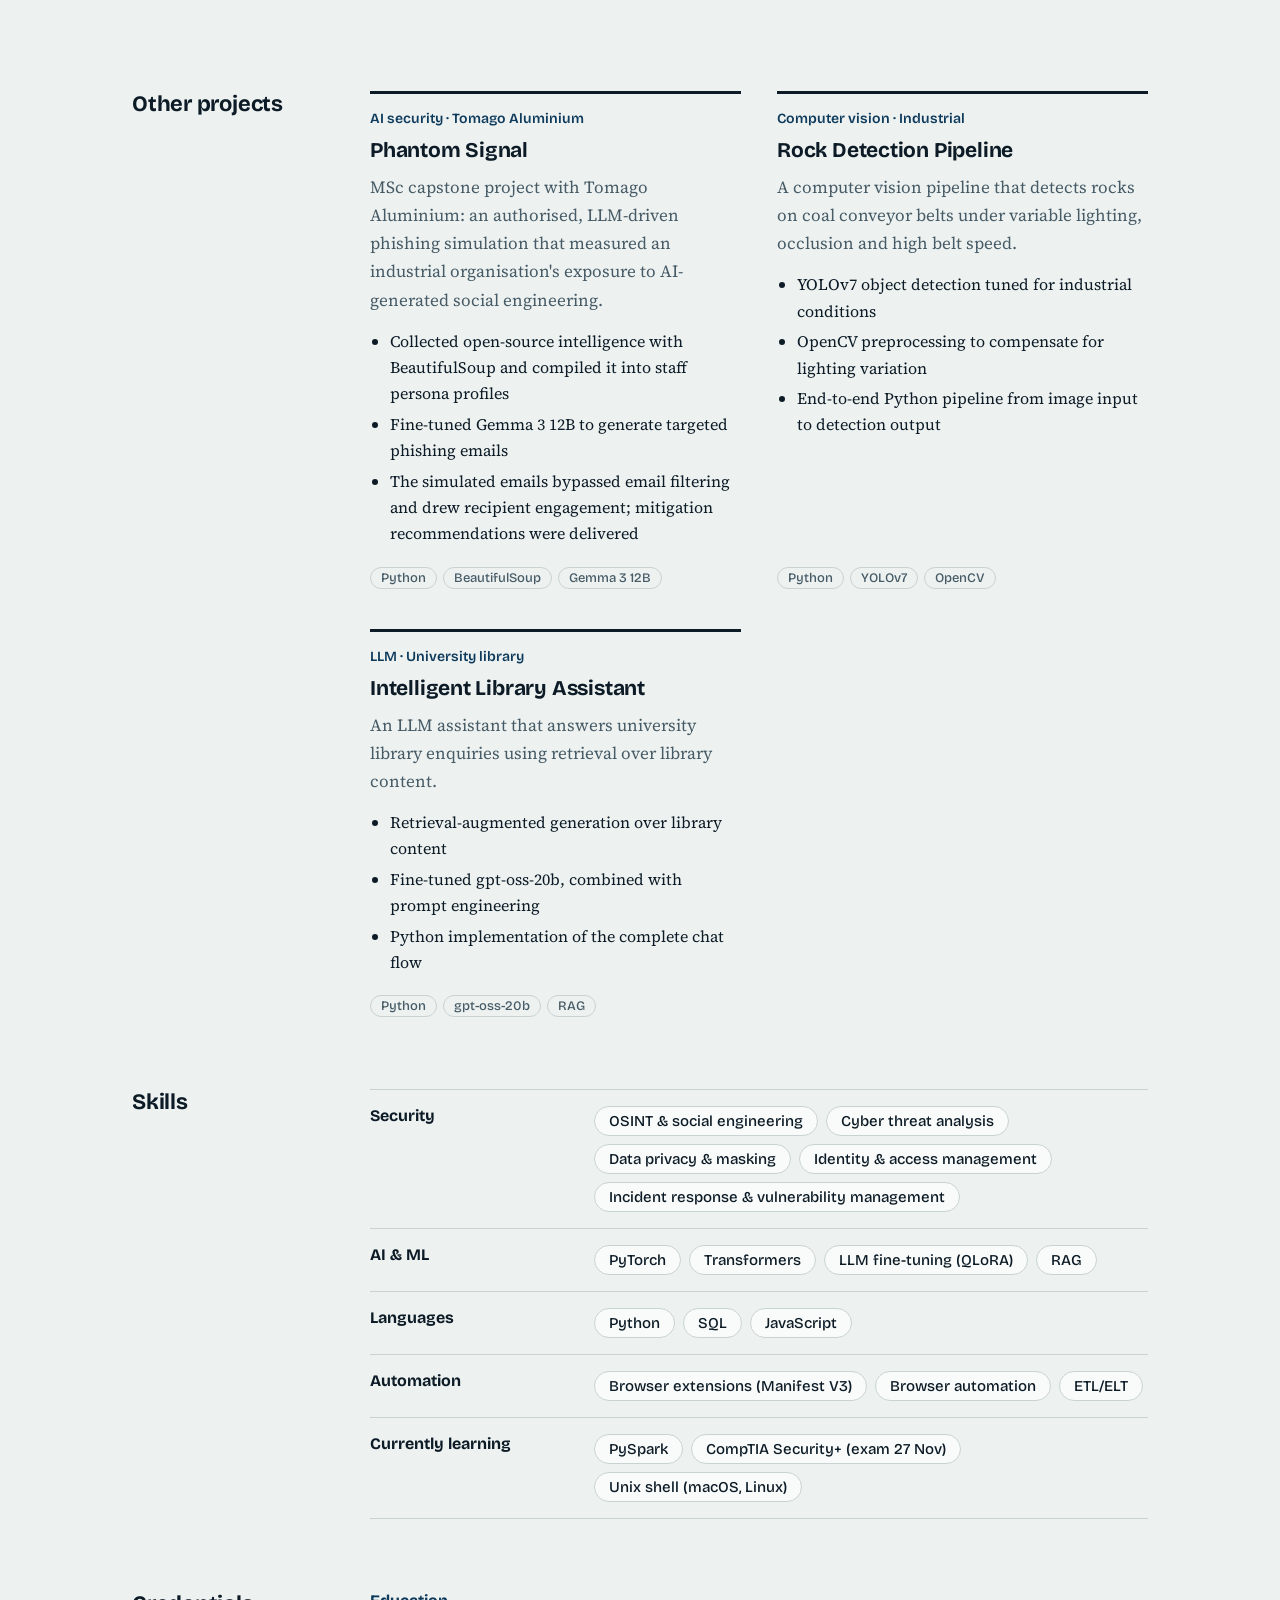
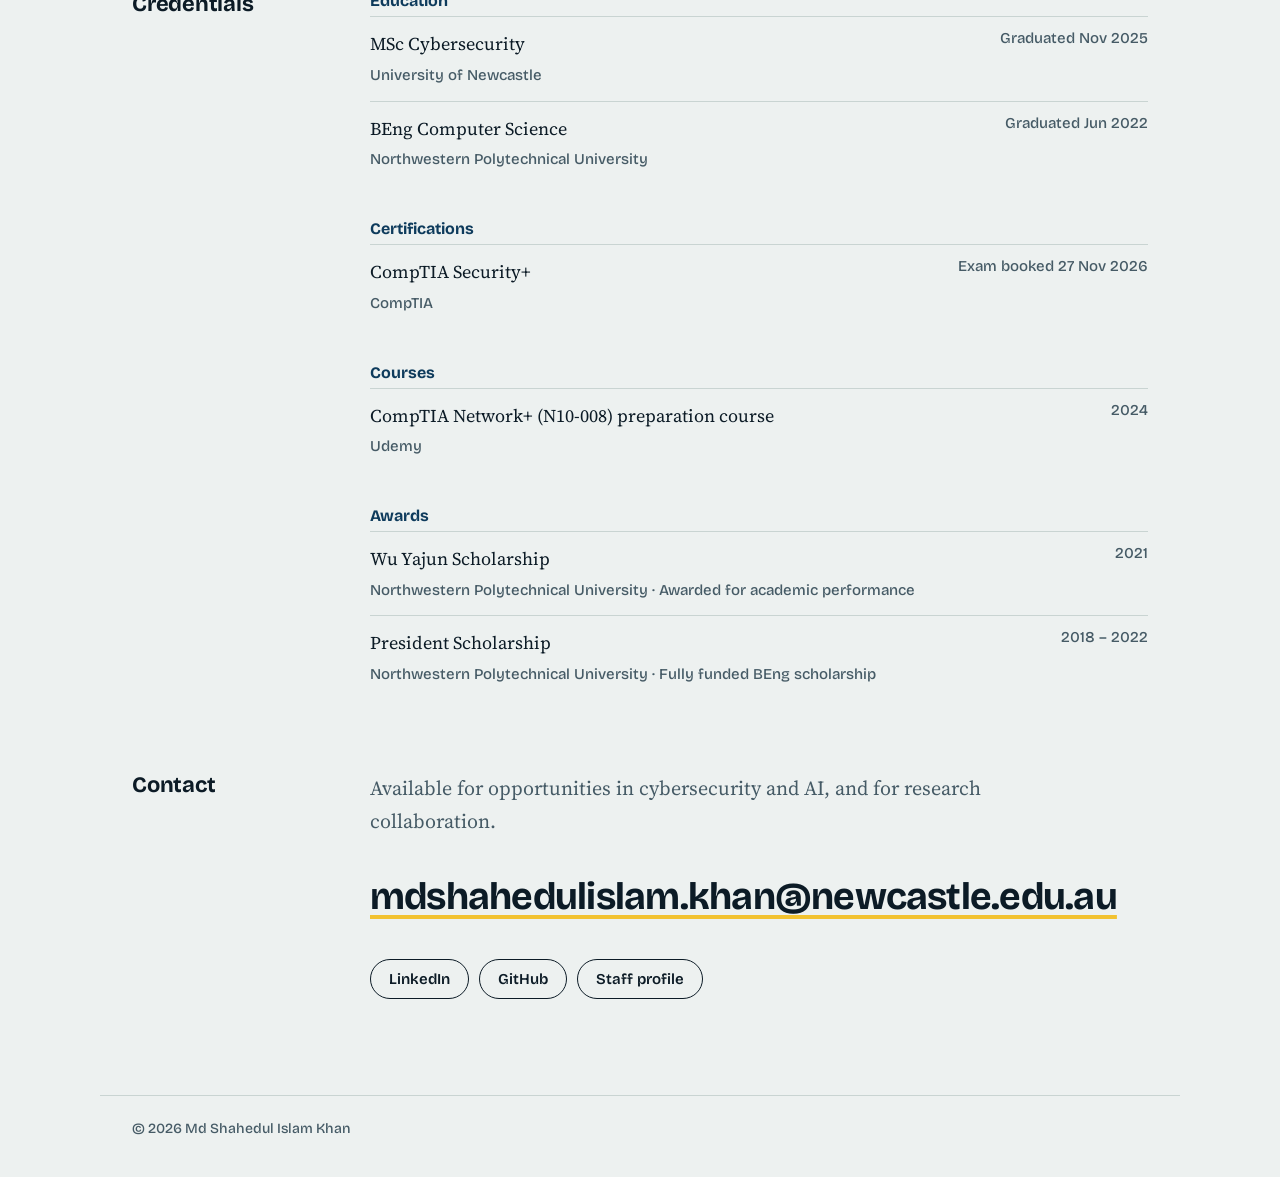
==== commit 233e51f0: "Keep the products heading on one line Co-Authored-By: Claude Sonnet 5.5 <noreply@anthropic.com> Clau" ====
--- a/public/index.html
+++ b/public/index.html
@@ -34,7 +34,7 @@
   </section>
 
   <section id="products">
-    <h2>Delivered at the University of Newcastle</h2>
+    <h2>Delivered products</h2>
     <div class="grid" id="productGrid"></div>
   </section>
 
--- a/public/style.css
+++ b/public/style.css
@@ -75,8 +75,9 @@
 .skills>div{display:grid;grid-template-columns:200px 1fr;gap:6px 24px;padding:16px 0;border-top:1px solid var(--line);background:none}
 .skills>div:last-child{border-bottom:1px solid var(--line)}
 .skills h3{font:700 16px var(--display);margin:0}
-.skills span{display:inline;margin:0;font:17px var(--serif);padding:0;border:0;border-radius:0;color:var(--text)}
-.skills span:not(:last-child)::after{content:" / ";color:var(--mute)}
+.skills>div{align-items:start}
+.skills .tags{display:flex;flex-wrap:wrap;gap:8px}
+.skills .tags span{font:500 15px var(--display);padding:5px 14px;border:1px solid var(--line);border-radius:999px;background:var(--panel);color:var(--text)}
 
 /* credentials */
 .credwrap{display:grid;gap:34px}
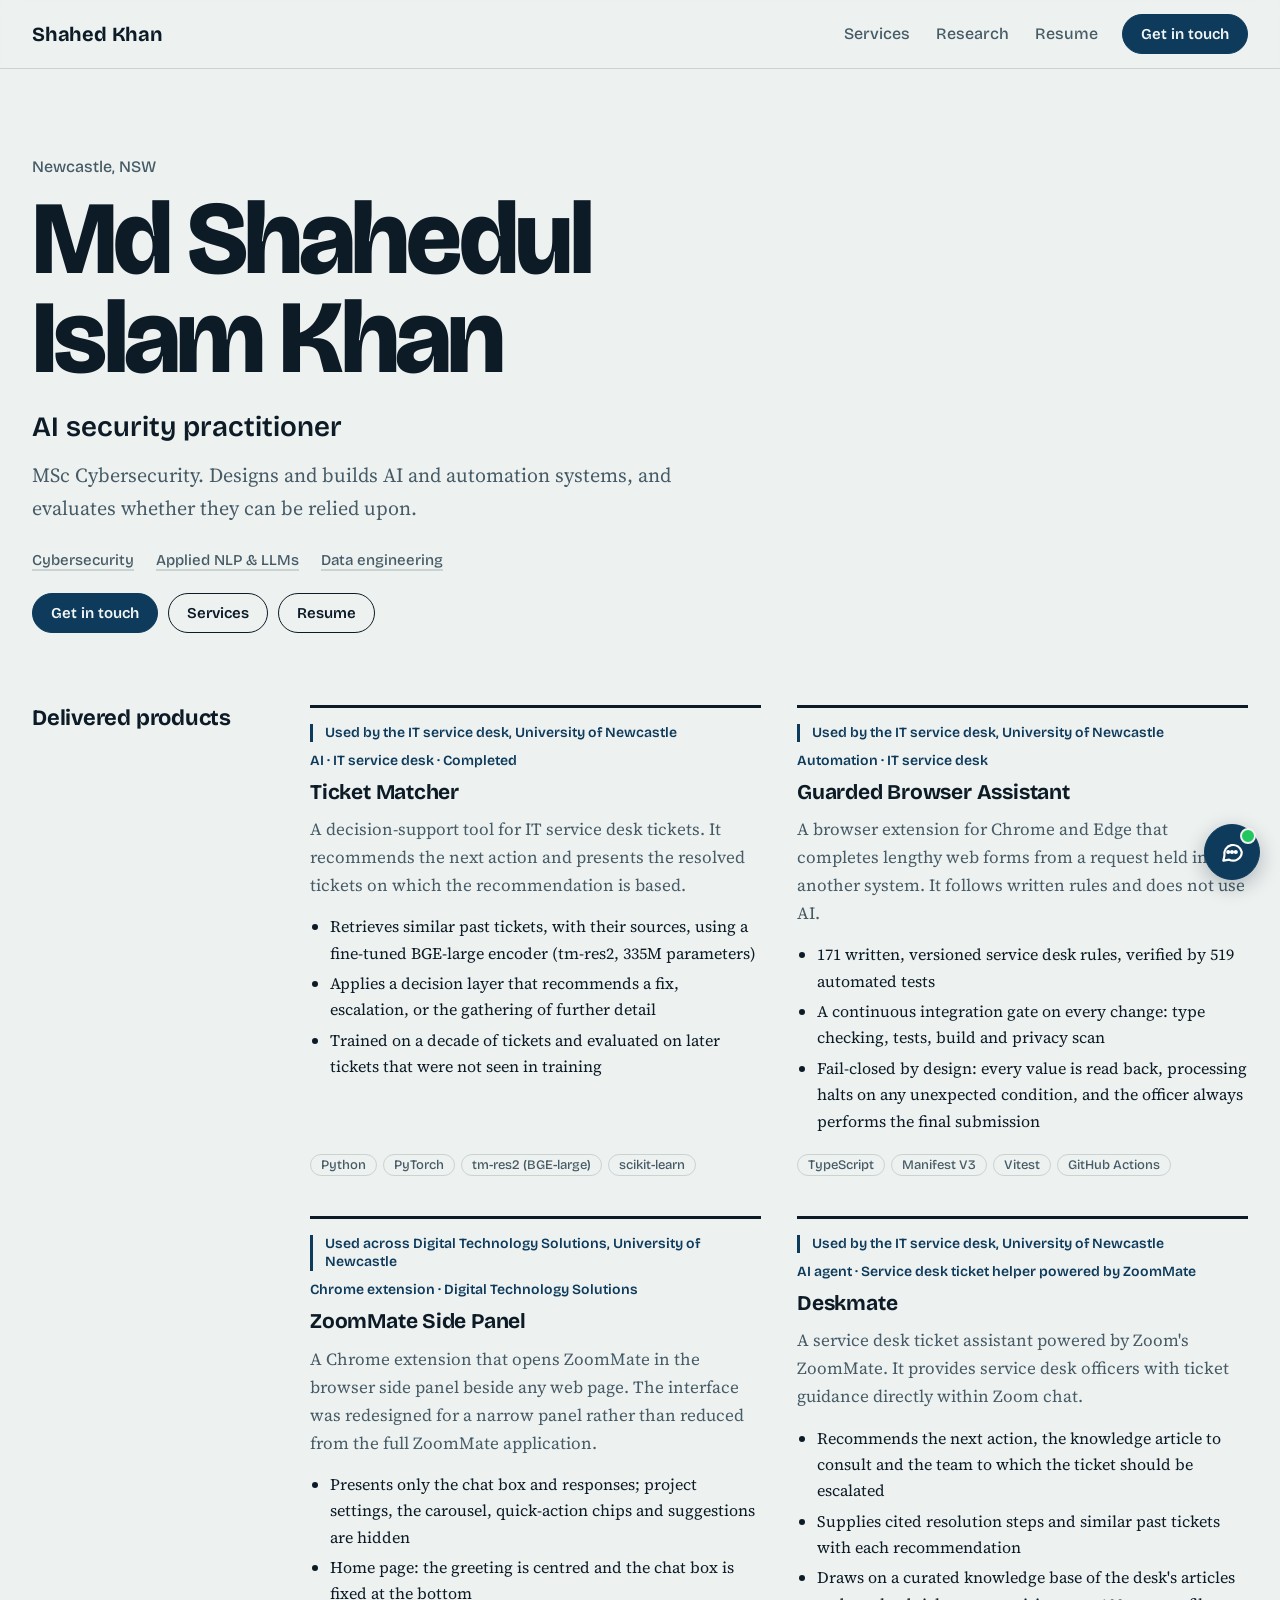
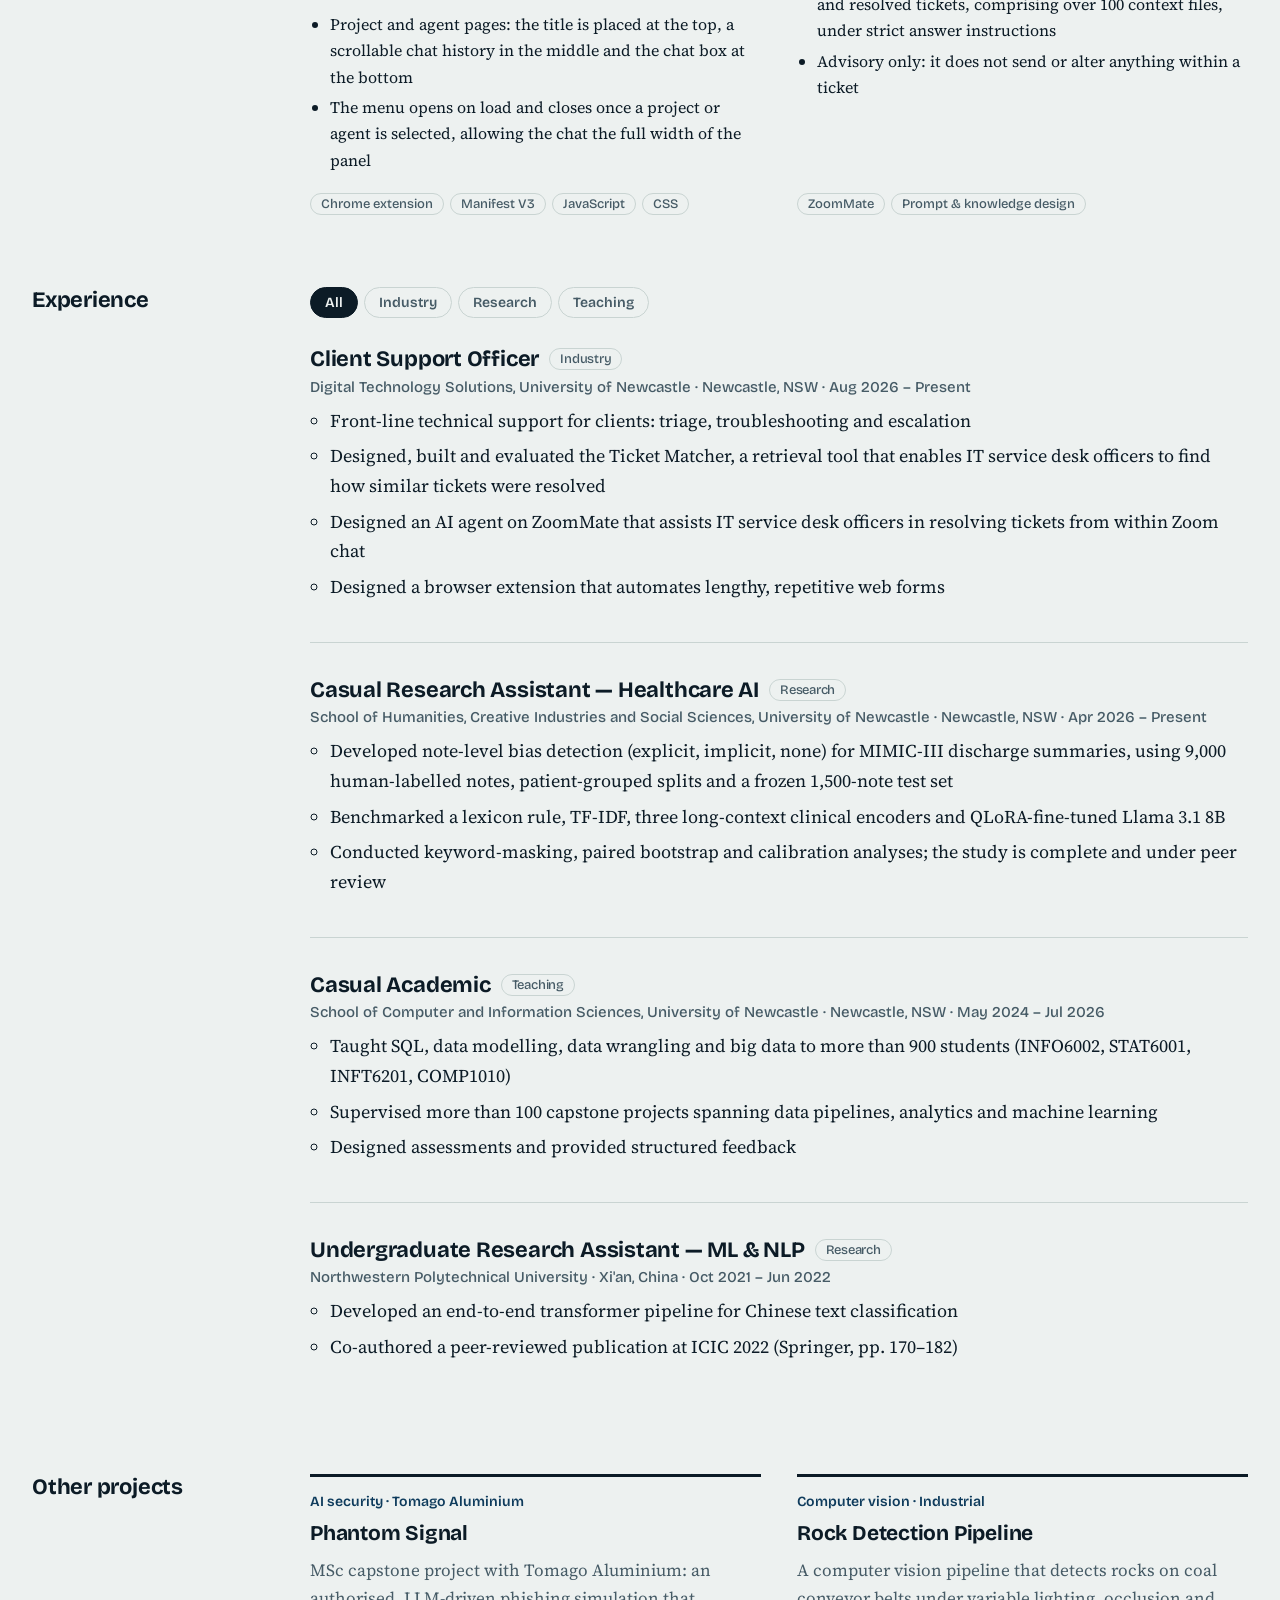
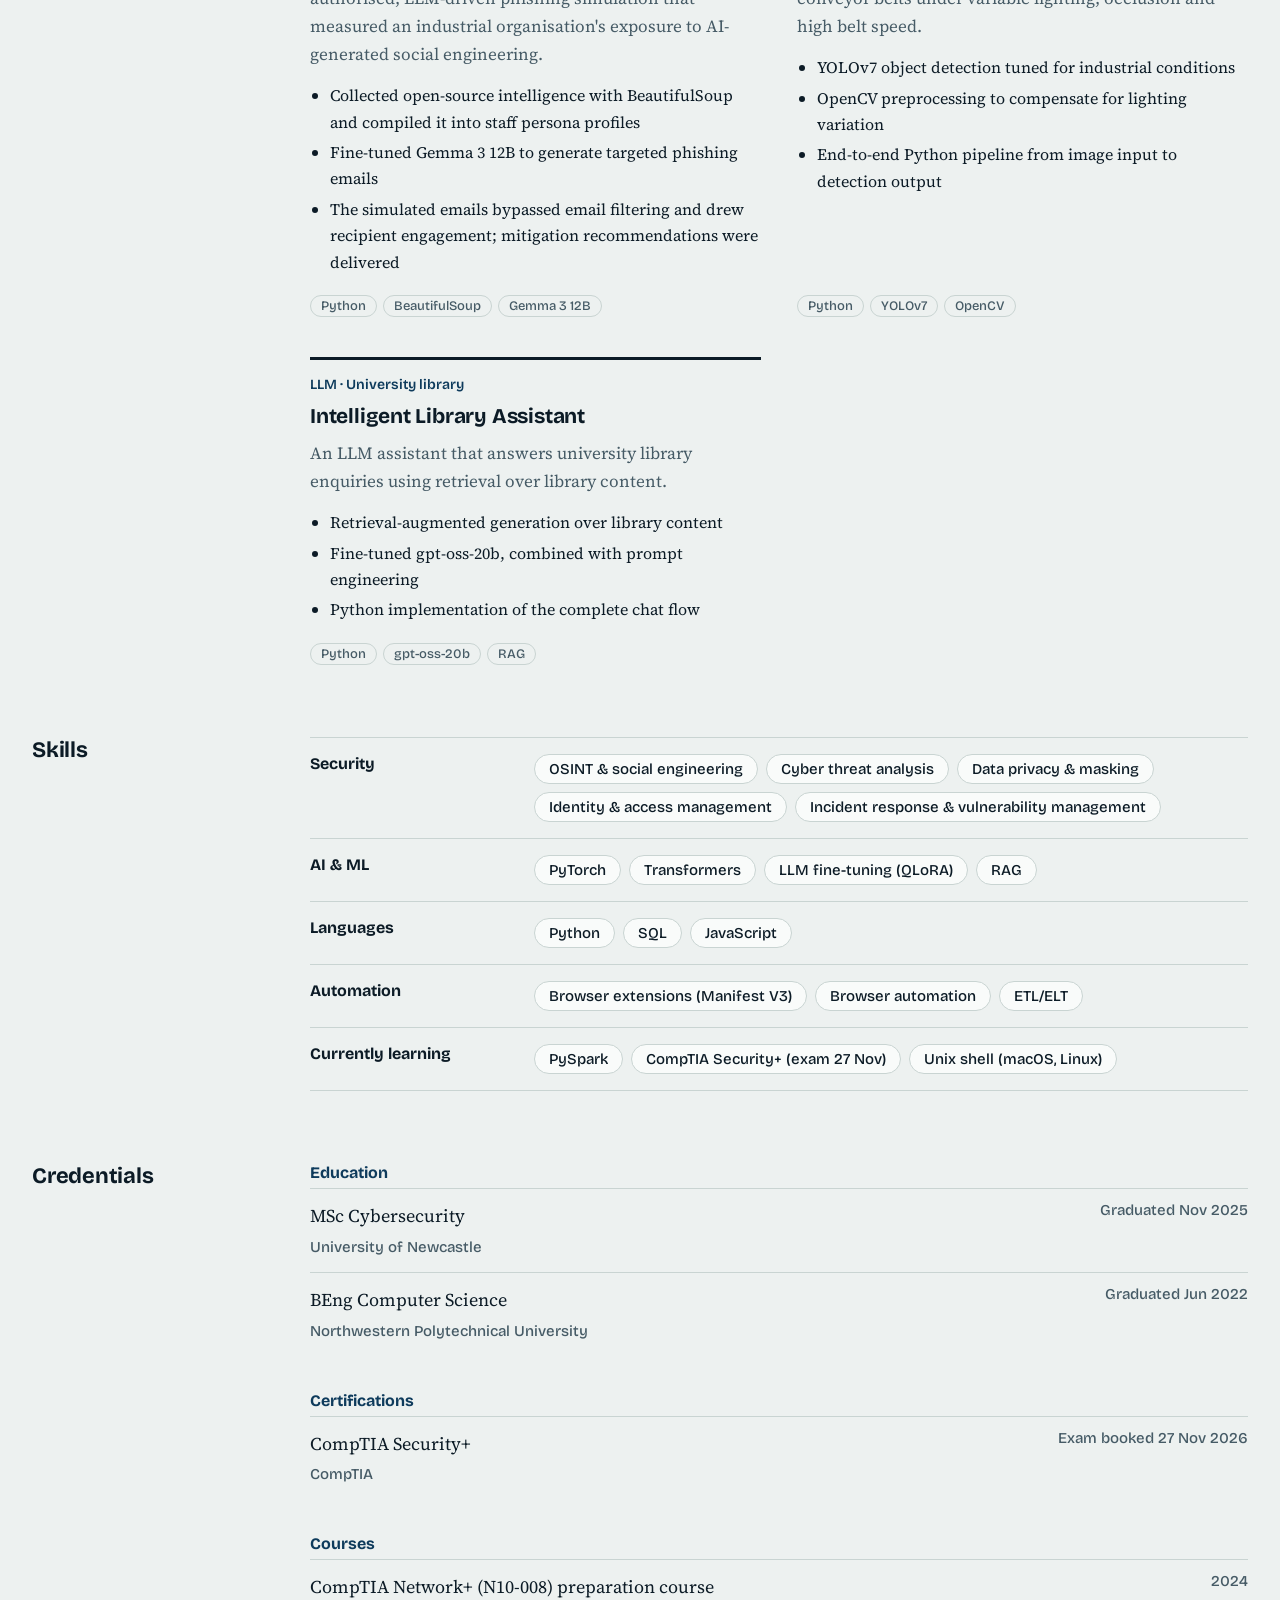
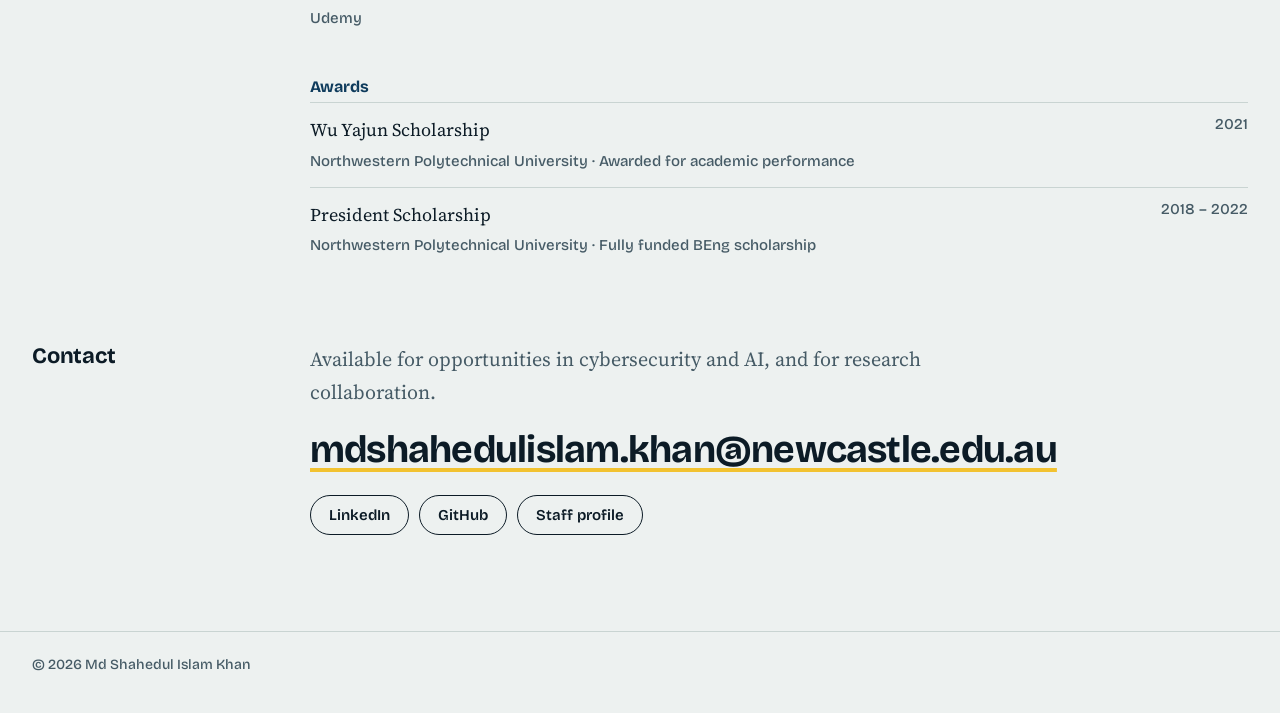
==== commit b162e8f3: "Scale the contact email to its container so it never wraps mid-address Co-Authored-By: Claude Sonnet" ====
--- a/public/index.html
+++ b/public/index.html
@@ -62,7 +62,7 @@
   <section id="contact">
     <h2>Contact</h2>
     <p class="tagline">Available for opportunities in cybersecurity and AI, and for research collaboration.</p>
-    <p><a class="mail" id="mail"></a></p>
+    <p class="mailrow"><a class="mail" id="mail"></a></p>
     <div class="cta" id="links"></div>
   </section>
 </main>
--- a/public/style.css
+++ b/public/style.css
@@ -17,7 +17,7 @@
 @media (prefers-reduced-motion:reduce){html{scroll-behavior:auto}*{transition:none!important;animation:none!important}}
 
 /* header */
-.nav{position:sticky;top:0;z-index:10;display:flex;align-items:center;gap:24px;padding:14px 32px;
+.nav{position:sticky;top:0;z-index:10;display:flex;align-items:center;gap:24px;padding:14px max(32px,calc((100% - 1360px)/2 + 32px));
   background:color-mix(in srgb,var(--bg) 90%,transparent);backdrop-filter:blur(10px);border-bottom:1px solid var(--line)}
 .brand{font:700 20px var(--display);letter-spacing:-.01em;text-decoration:none;margin-right:auto}
 .nav nav{display:flex;gap:26px}
@@ -29,9 +29,9 @@
 .btn.primary:hover{background:var(--signal);border-color:var(--signal);color:#0C1B26}
 
 /* layout */
-main{max-width:1080px;margin:0 auto;padding:0 32px}
-section{display:grid;grid-template-columns:190px minmax(0,1fr);gap:0 48px;padding:72px 0 0}
-section>h2{grid-column:1;margin:0;font:700 22px/1.2 var(--display);letter-spacing:-.01em;position:sticky;top:84px;align-self:start}
+main{max-width:1360px;margin:0 auto;padding:0 32px}
+section{display:grid;grid-template-columns:230px minmax(0,1fr);gap:0 48px;padding:72px 0 0}
+section>h2{grid-column:1;margin:0;font:700 22px/1.2 var(--display);letter-spacing:-.01em;white-space:nowrap;position:sticky;top:84px;align-self:start}
 section>*:not(h2){grid-column:2}
 section>h2 span{display:none}
 .hero{display:block;padding:88px 0 0}
@@ -88,11 +88,12 @@
 .creds li>small{white-space:nowrap}
 
 /* contact */
-.mail{display:inline-block;font:700 clamp(20px,3.6vw,38px)/1.2 var(--display);letter-spacing:-.02em;text-decoration:underline;text-decoration-color:var(--signal);text-decoration-thickness:4px;text-underline-offset:6px;overflow-wrap:anywhere}
+.mailrow{container-type:inline-size;margin:0}
+.mail{display:inline-block;max-width:100%;overflow-wrap:anywhere;font:700 clamp(12px,min(4.4cqw,38px),38px)/1.2 var(--display);letter-spacing:-.02em;text-decoration:underline;text-decoration-color:var(--signal);text-decoration-thickness:4px;text-underline-offset:6px;overflow-wrap:anywhere}
 .mail:hover{background:var(--signal);color:#0C1B26;text-decoration:none}
 #contact .tagline{margin-bottom:18px}
 .cta{display:flex;flex-wrap:wrap;gap:10px;margin-top:22px}
-footer{max-width:1080px;margin:96px auto 0;padding:24px 32px 40px;border-top:1px solid var(--line);color:var(--mute);font:500 14px var(--display)}
+footer{max-width:1360px;margin:96px auto 0;padding:24px 32px 40px;border-top:1px solid var(--line);color:var(--mute);font:500 14px var(--display)}
 
 /* chat widget retheme (widget CSS is injected by chat.js) */
 body .skc-btn{background:var(--block);color:#fff;border-color:var(--block);box-shadow:0 6px 20px rgba(12,27,38,.28)}
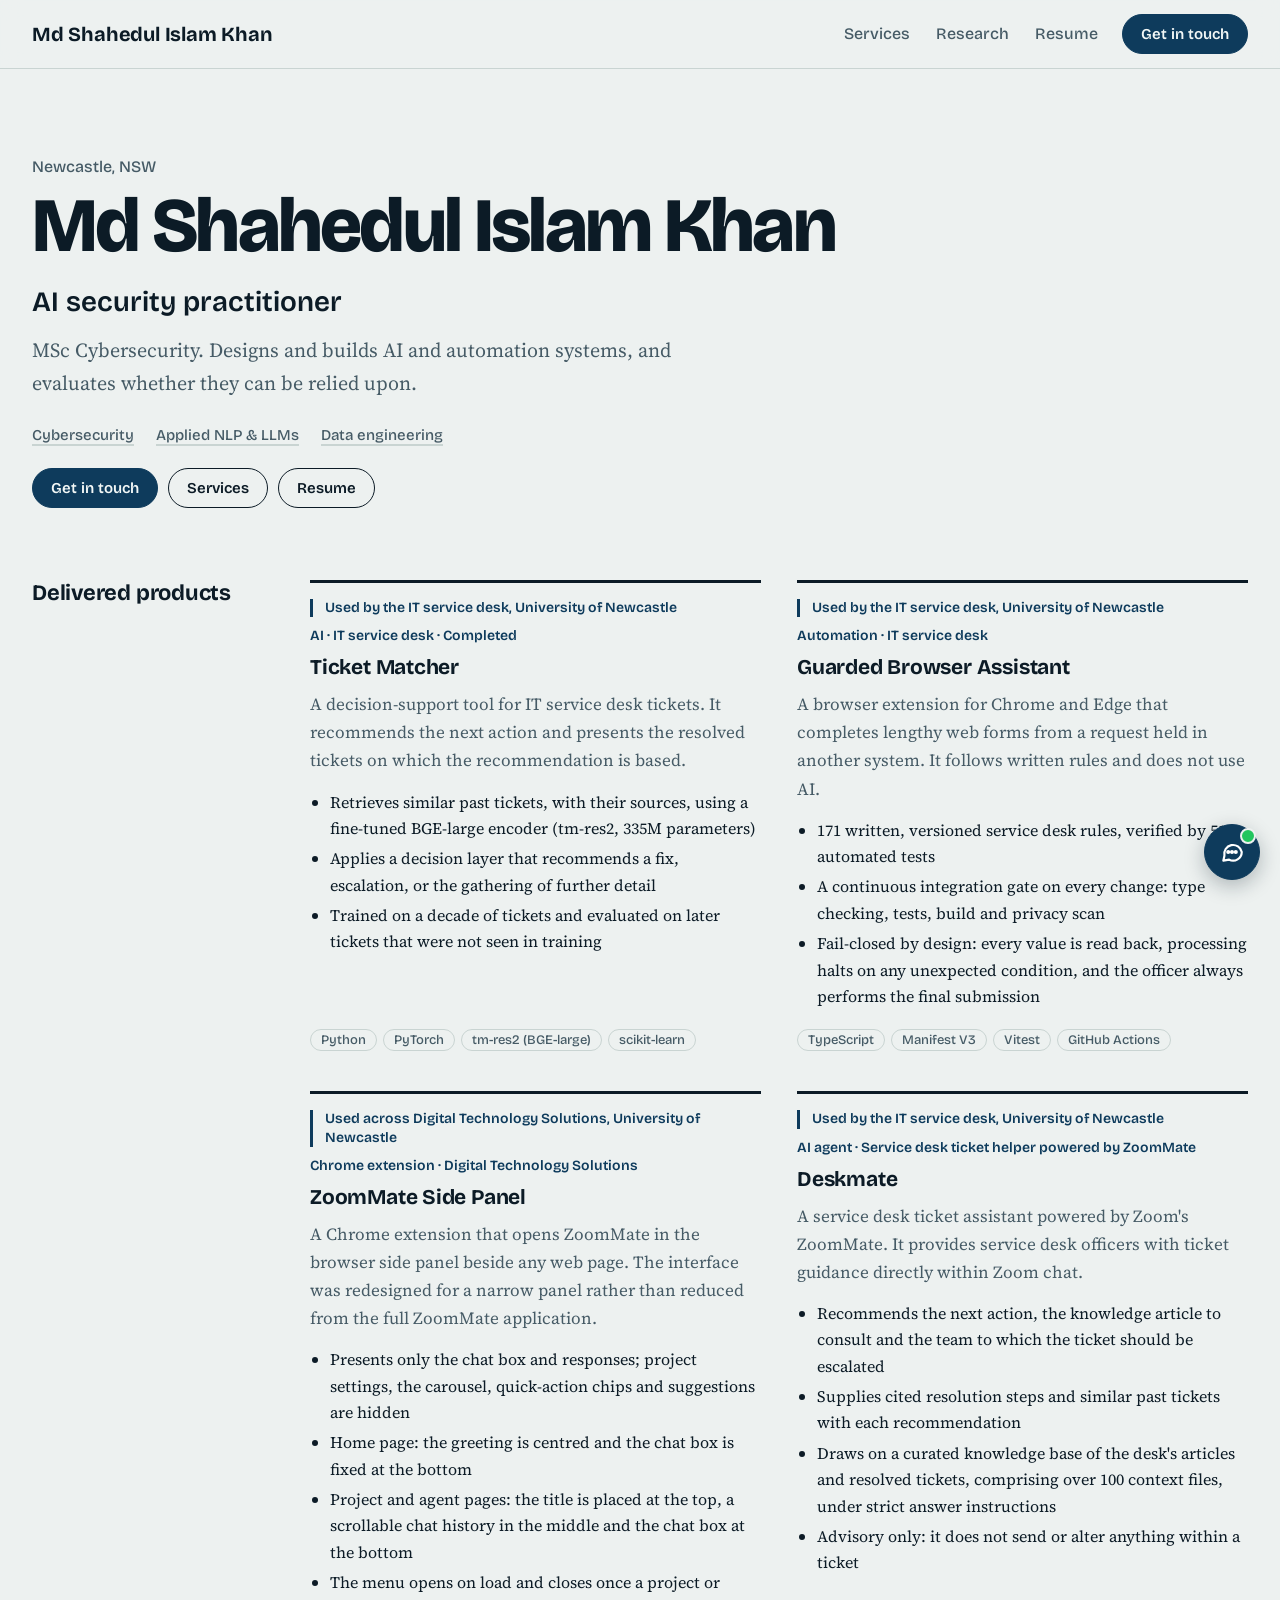
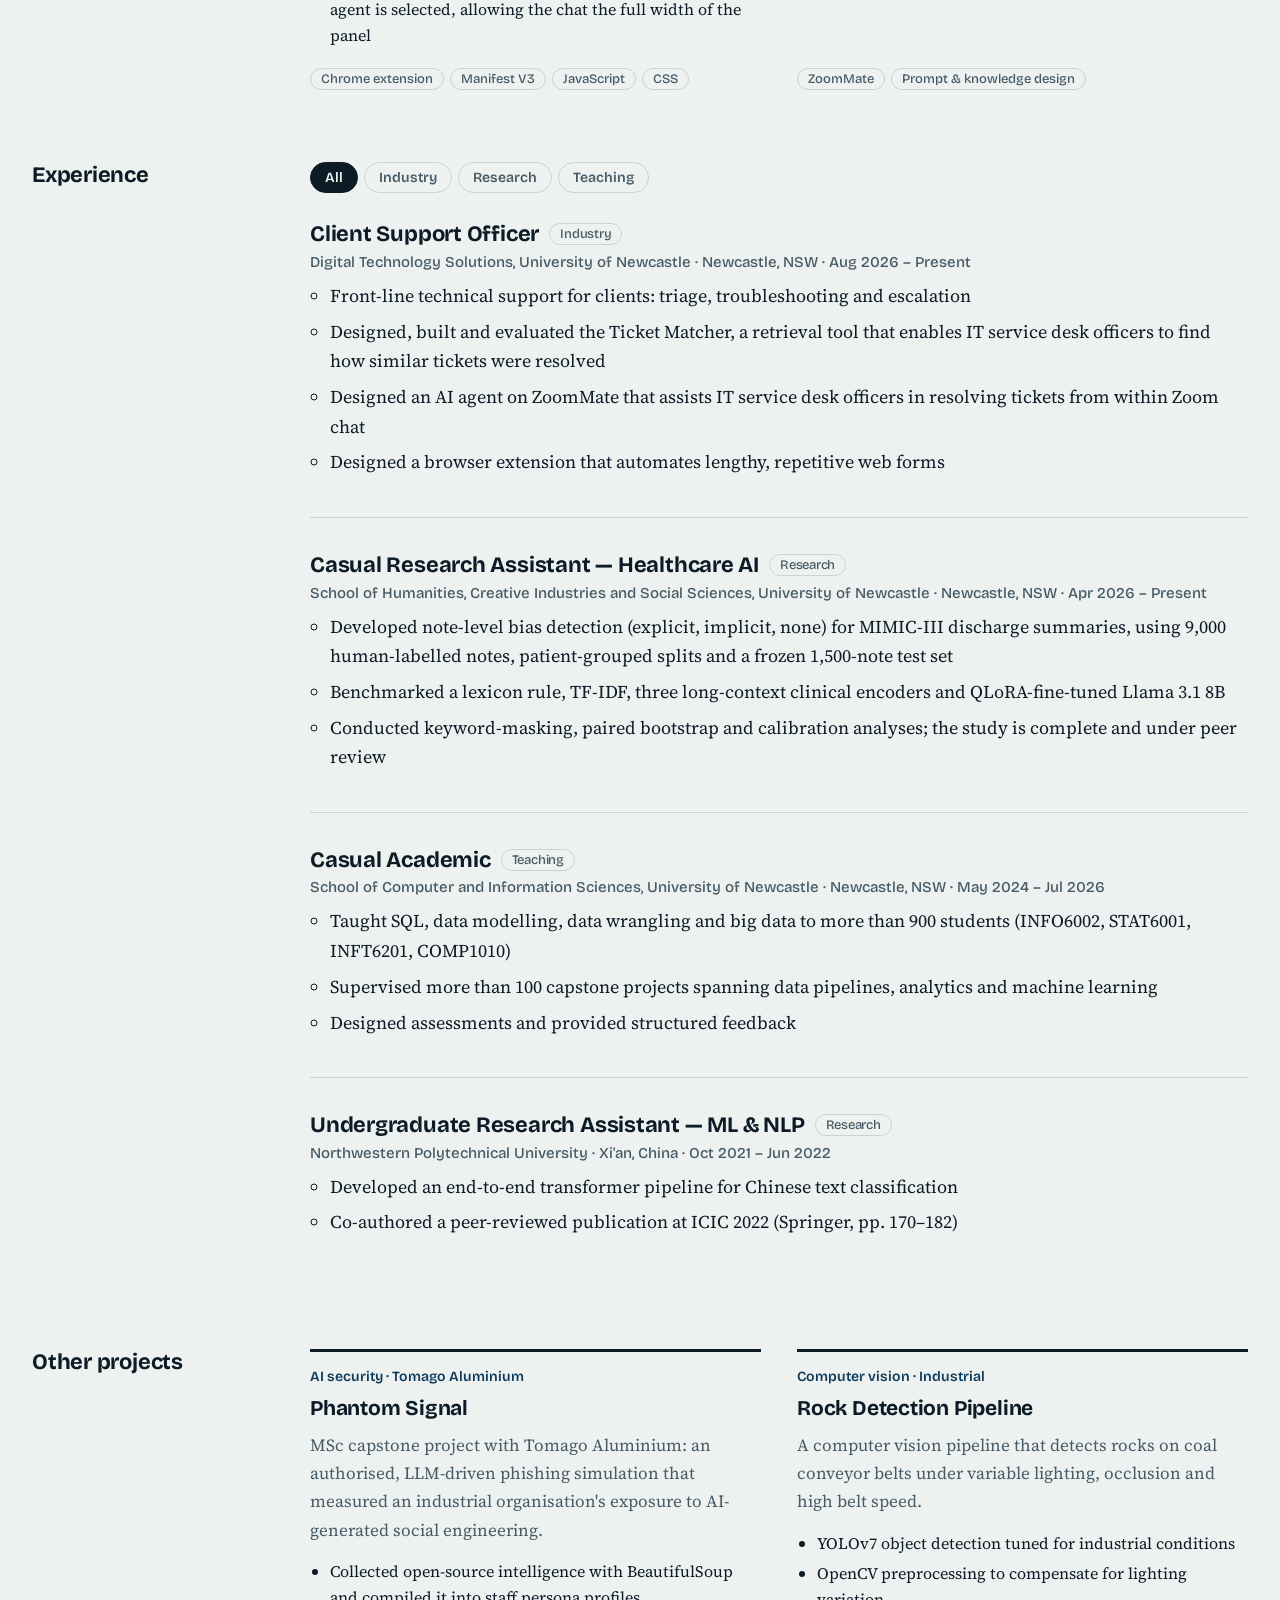
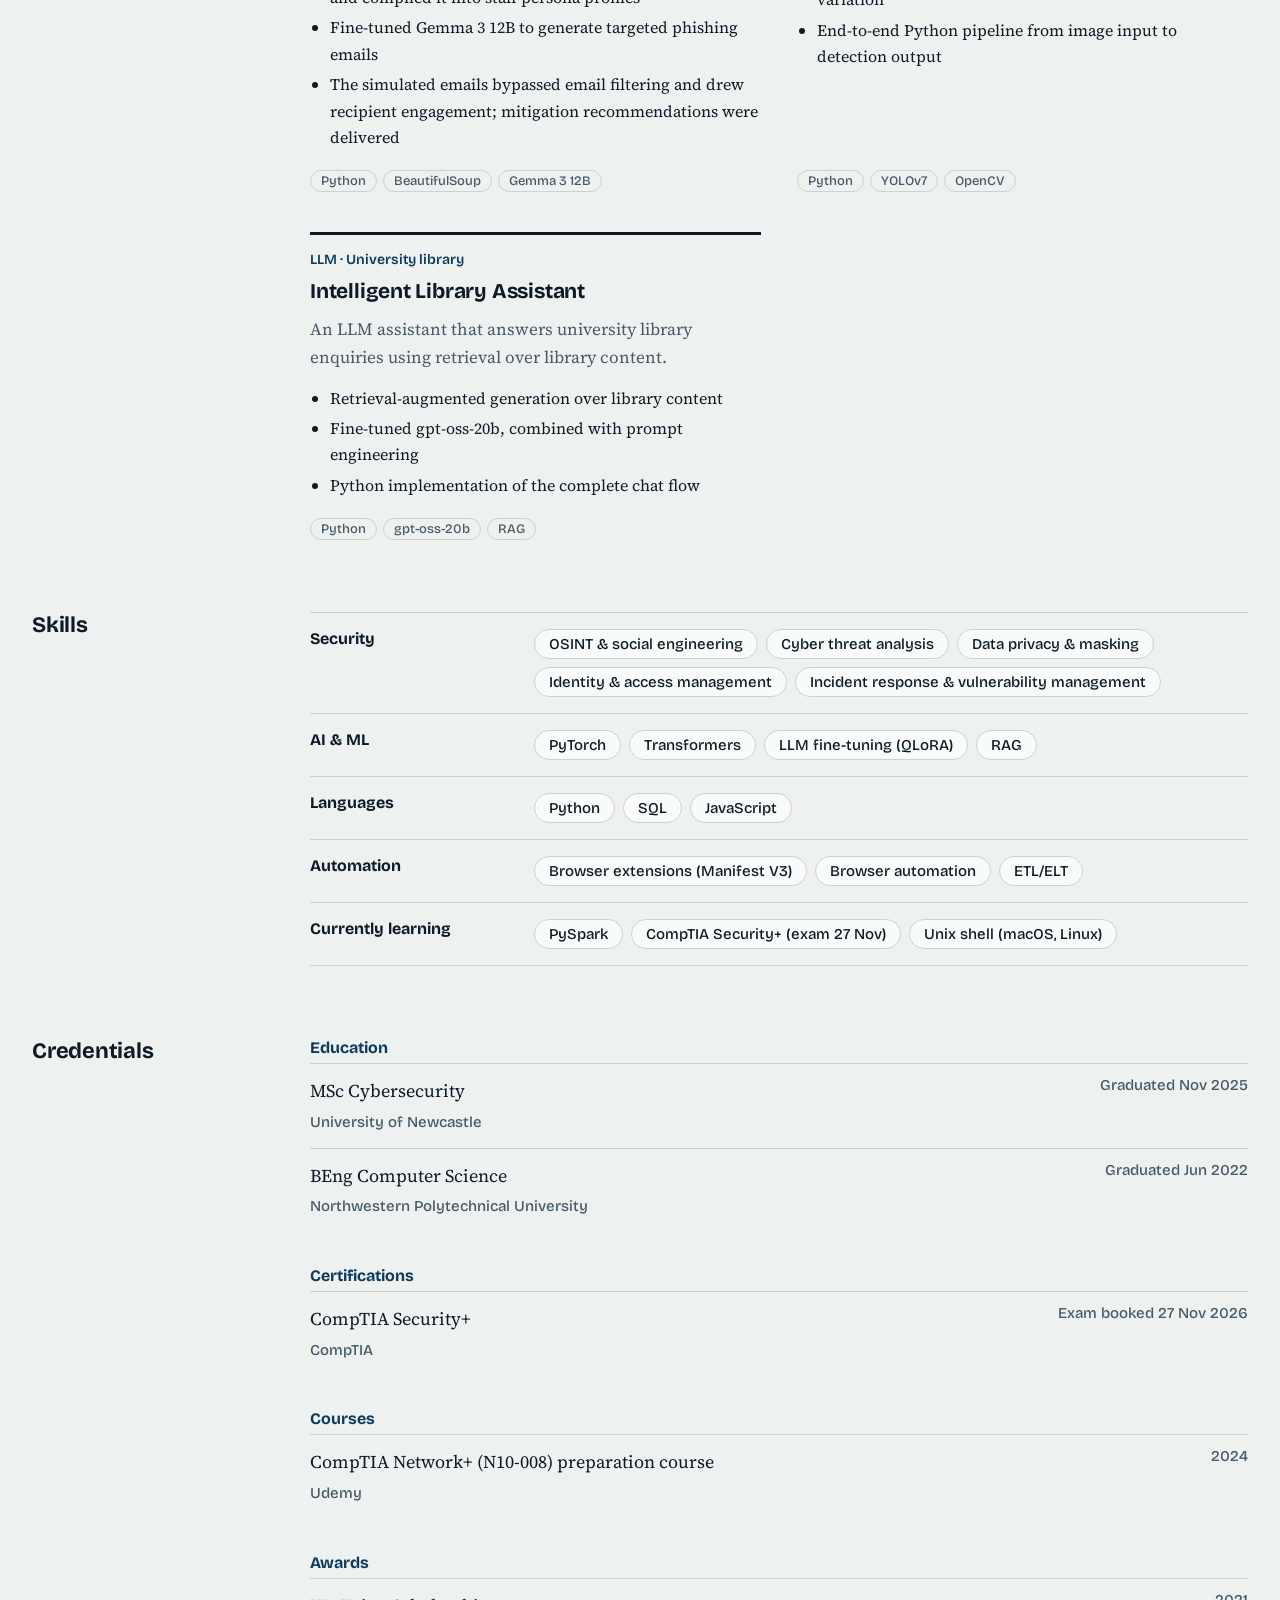
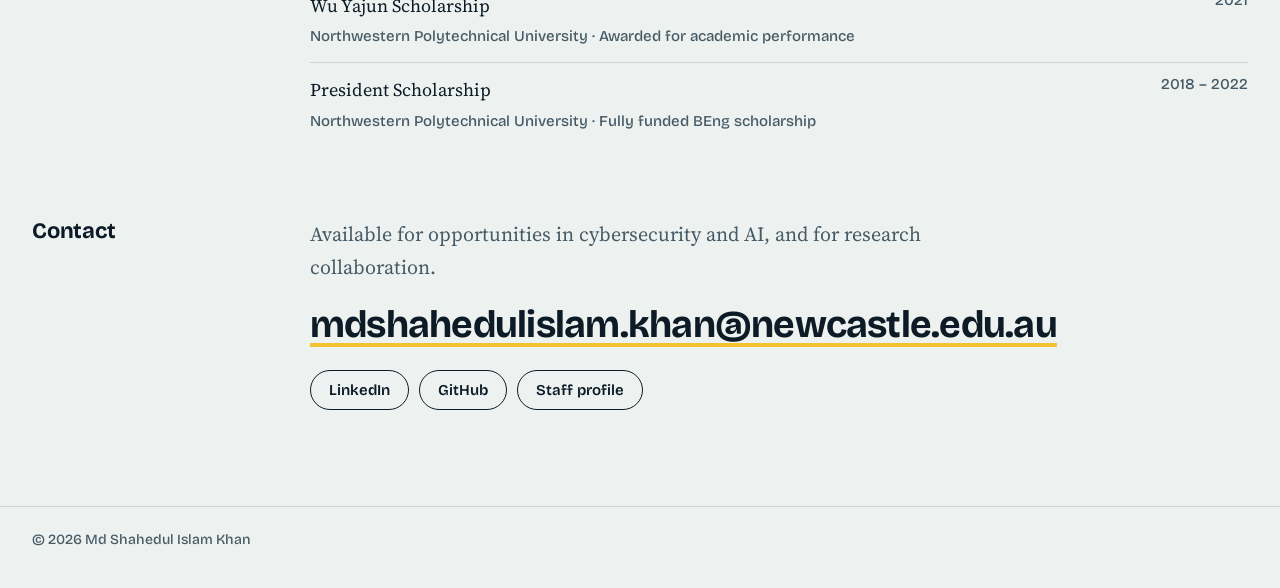
==== commit b0171e7f: "Show the full name in the top-left brand Co-Authored-By: Claude Sonnet 5.5 <noreply@anthropic.com> C" ====
--- a/public/index.html
+++ b/public/index.html
@@ -10,7 +10,7 @@
 </head>
 <body>
 <header class="nav">
-  <a class="brand" href="#top">Shahed Khan</a>
+  <a class="brand" href="#top">Md Shahedul Islam Khan</a>
   <nav>
     <a href="services.html">Services</a>
     <a href="research.html">Research</a>
--- a/public/style.css
+++ b/public/style.css
@@ -17,7 +17,7 @@
 @media (prefers-reduced-motion:reduce){html{scroll-behavior:auto}*{transition:none!important;animation:none!important}}
 
 /* header */
-.nav{position:sticky;top:0;z-index:10;display:flex;align-items:center;gap:24px;padding:14px max(32px,calc((100% - 1360px)/2 + 32px));
+.nav{position:sticky;top:0;z-index:10;display:flex;align-items:center;gap:24px;padding:14px max(32px,calc((100% - 2000px)/2 + 32px));
   background:color-mix(in srgb,var(--bg) 90%,transparent);backdrop-filter:blur(10px);border-bottom:1px solid var(--line)}
 .brand{font:700 20px var(--display);letter-spacing:-.01em;text-decoration:none;margin-right:auto}
 .nav nav{display:flex;gap:26px}
@@ -29,7 +29,7 @@
 .btn.primary:hover{background:var(--signal);border-color:var(--signal);color:#0C1B26}
 
 /* layout */
-main{max-width:1360px;margin:0 auto;padding:0 32px}
+main{max-width:2000px;margin:0 auto;padding:0 32px}
 section{display:grid;grid-template-columns:230px minmax(0,1fr);gap:0 48px;padding:72px 0 0}
 section>h2{grid-column:1;margin:0;font:700 22px/1.2 var(--display);letter-spacing:-.01em;white-space:nowrap;position:sticky;top:84px;align-self:start}
 section>*:not(h2){grid-column:2}
@@ -37,7 +37,7 @@
 .hero{display:block;padding:88px 0 0}
 .hero>*{grid-column:auto}
 .eyebrow{font:500 16px var(--display);color:var(--mute);margin:0 0 14px}
-h1{font:800 clamp(44px,8.4vw,104px)/.95 var(--display);letter-spacing:-.035em;margin:0 0 22px;max-width:12ch}
+h1{font:800 clamp(34px,6vw,104px)/.95 var(--display);letter-spacing:-.035em;margin:0 0 22px;text-wrap:balance}
 .headline{font:600 clamp(20px,2.6vw,28px)/1.25 var(--display);margin:0 0 14px}
 .tagline{max-width:34em;color:var(--mute);font-size:20px;margin:0}
 .chips{display:flex;flex-wrap:wrap;gap:6px 22px;list-style:none;padding:0;margin:26px 0 0;font:500 15px var(--display);color:var(--mute)}
@@ -93,7 +93,7 @@
 .mail:hover{background:var(--signal);color:#0C1B26;text-decoration:none}
 #contact .tagline{margin-bottom:18px}
 .cta{display:flex;flex-wrap:wrap;gap:10px;margin-top:22px}
-footer{max-width:1360px;margin:96px auto 0;padding:24px 32px 40px;border-top:1px solid var(--line);color:var(--mute);font:500 14px var(--display)}
+footer{max-width:2000px;margin:96px auto 0;padding:24px 32px 40px;border-top:1px solid var(--line);color:var(--mute);font:500 14px var(--display)}
 
 /* chat widget retheme (widget CSS is injected by chat.js) */
 body .skc-btn{background:var(--block);color:#fff;border-color:var(--block);box-shadow:0 6px 20px rgba(12,27,38,.28)}
@@ -128,3 +128,6 @@
 .sub{margin:0 0 28px;color:var(--mute);font-size:19px}
 .card .status{align-self:flex-start;font:600 14px/1.3 var(--display);padding:0 0 0 12px;border-left:3px solid var(--accent);color:var(--accent)}
 @media (prefers-color-scheme:dark){.card .status{border-left-color:var(--text);color:var(--text)}}
+
+/* very wide screens: use the space with three columns of cards */
+@media(min-width:1800px){.grid{grid-template-columns:repeat(3,minmax(0,1fr))}}
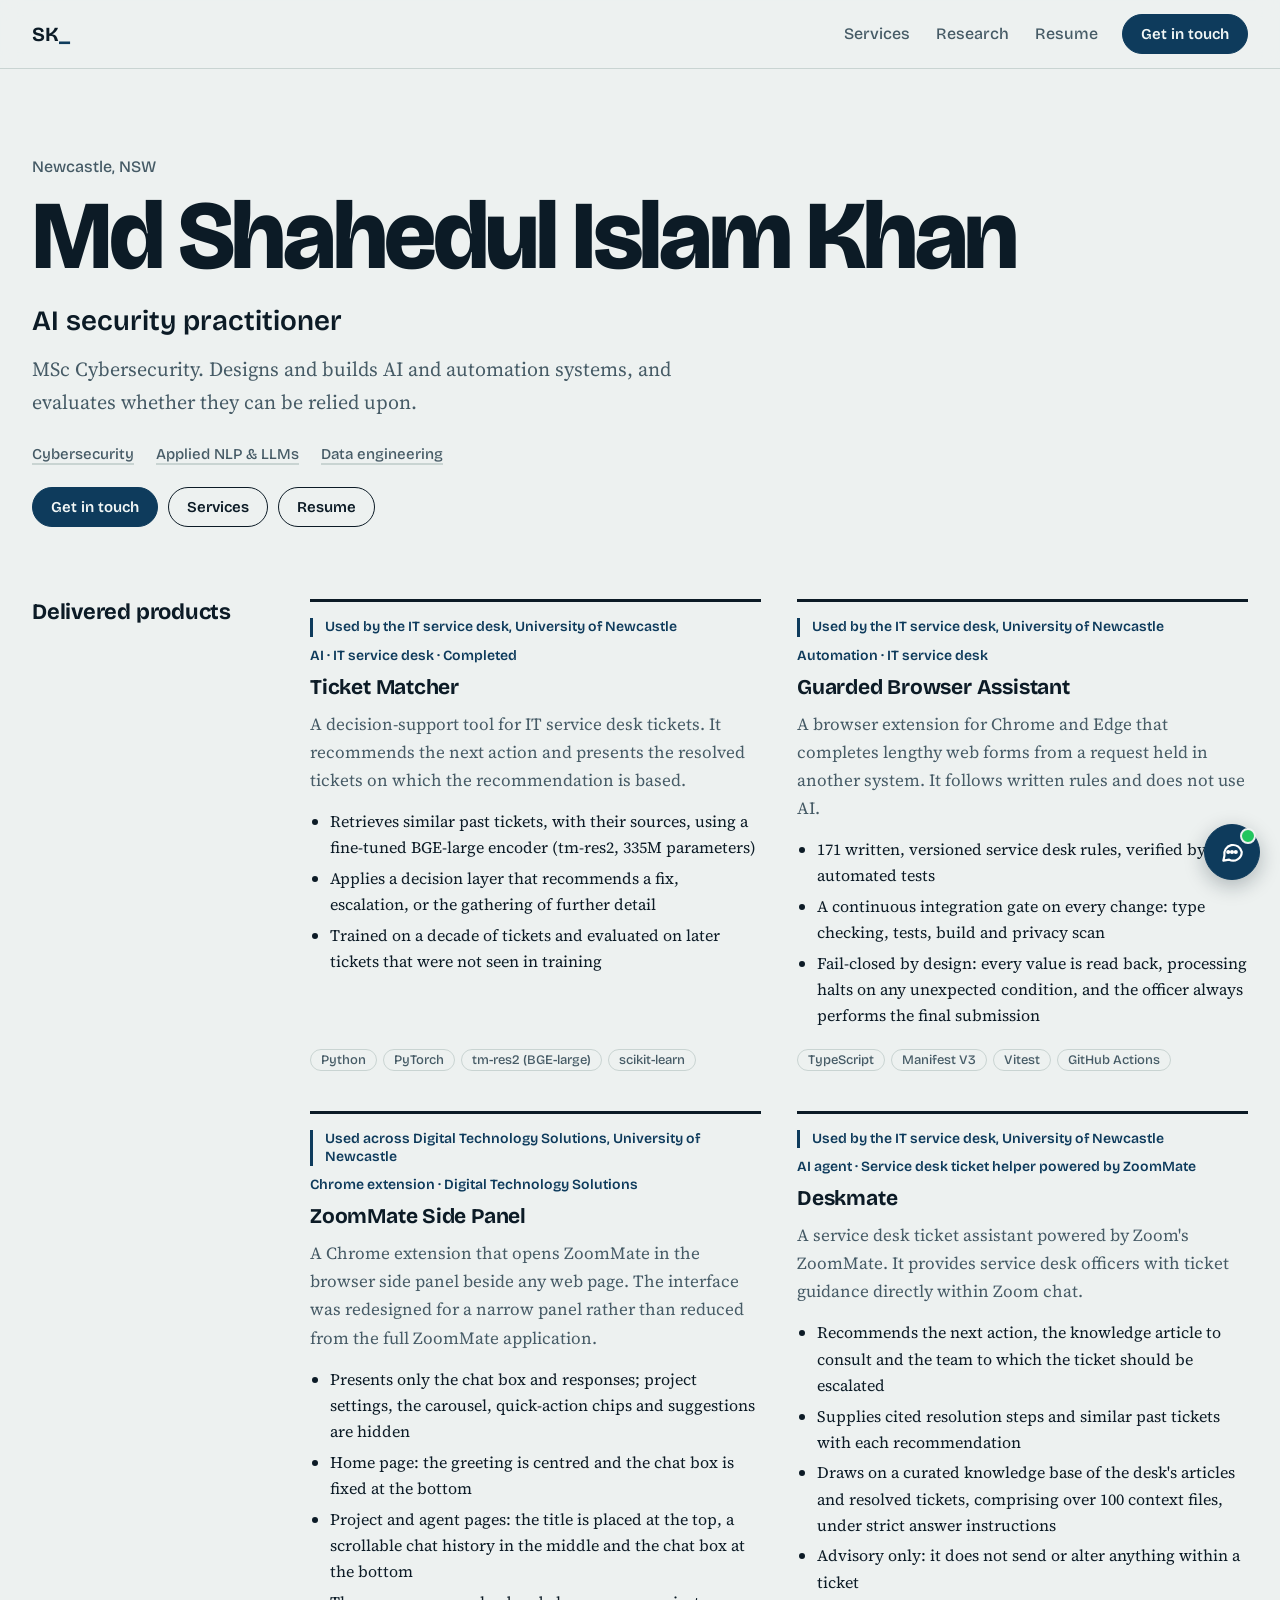
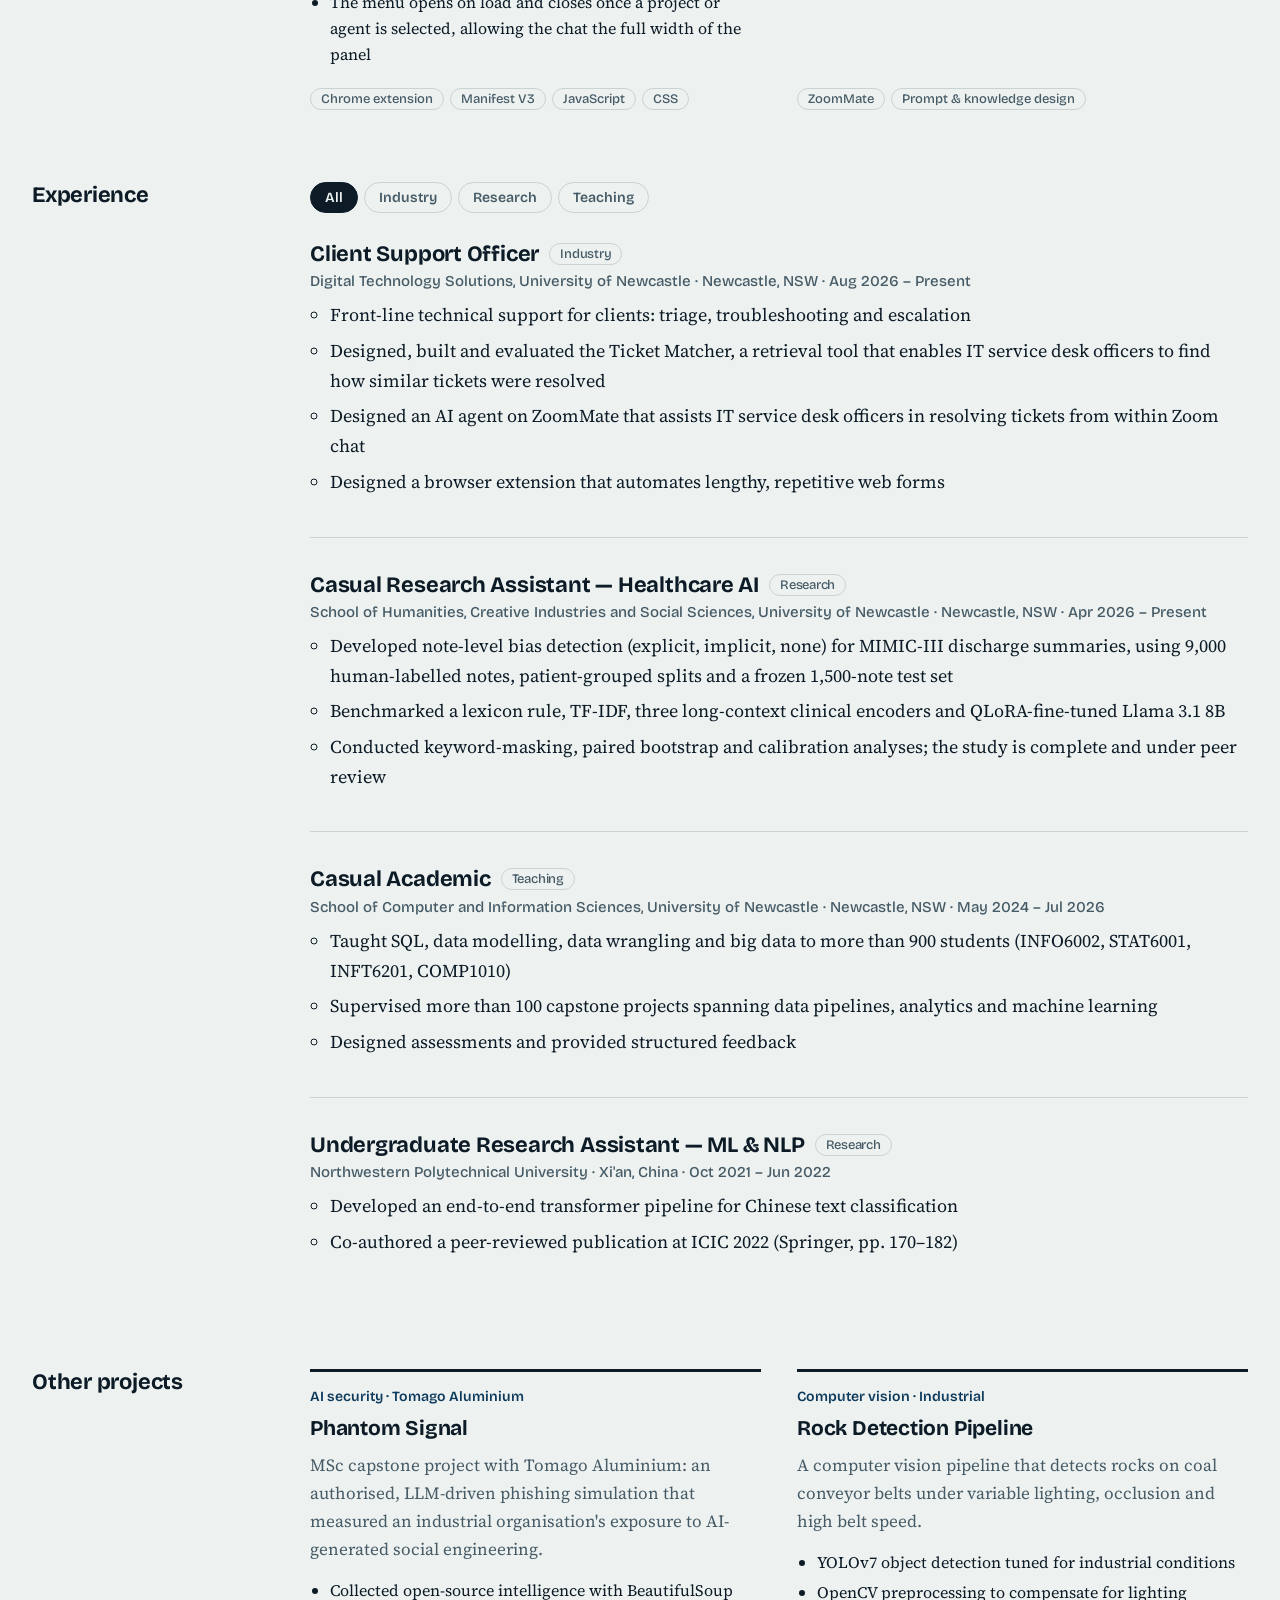
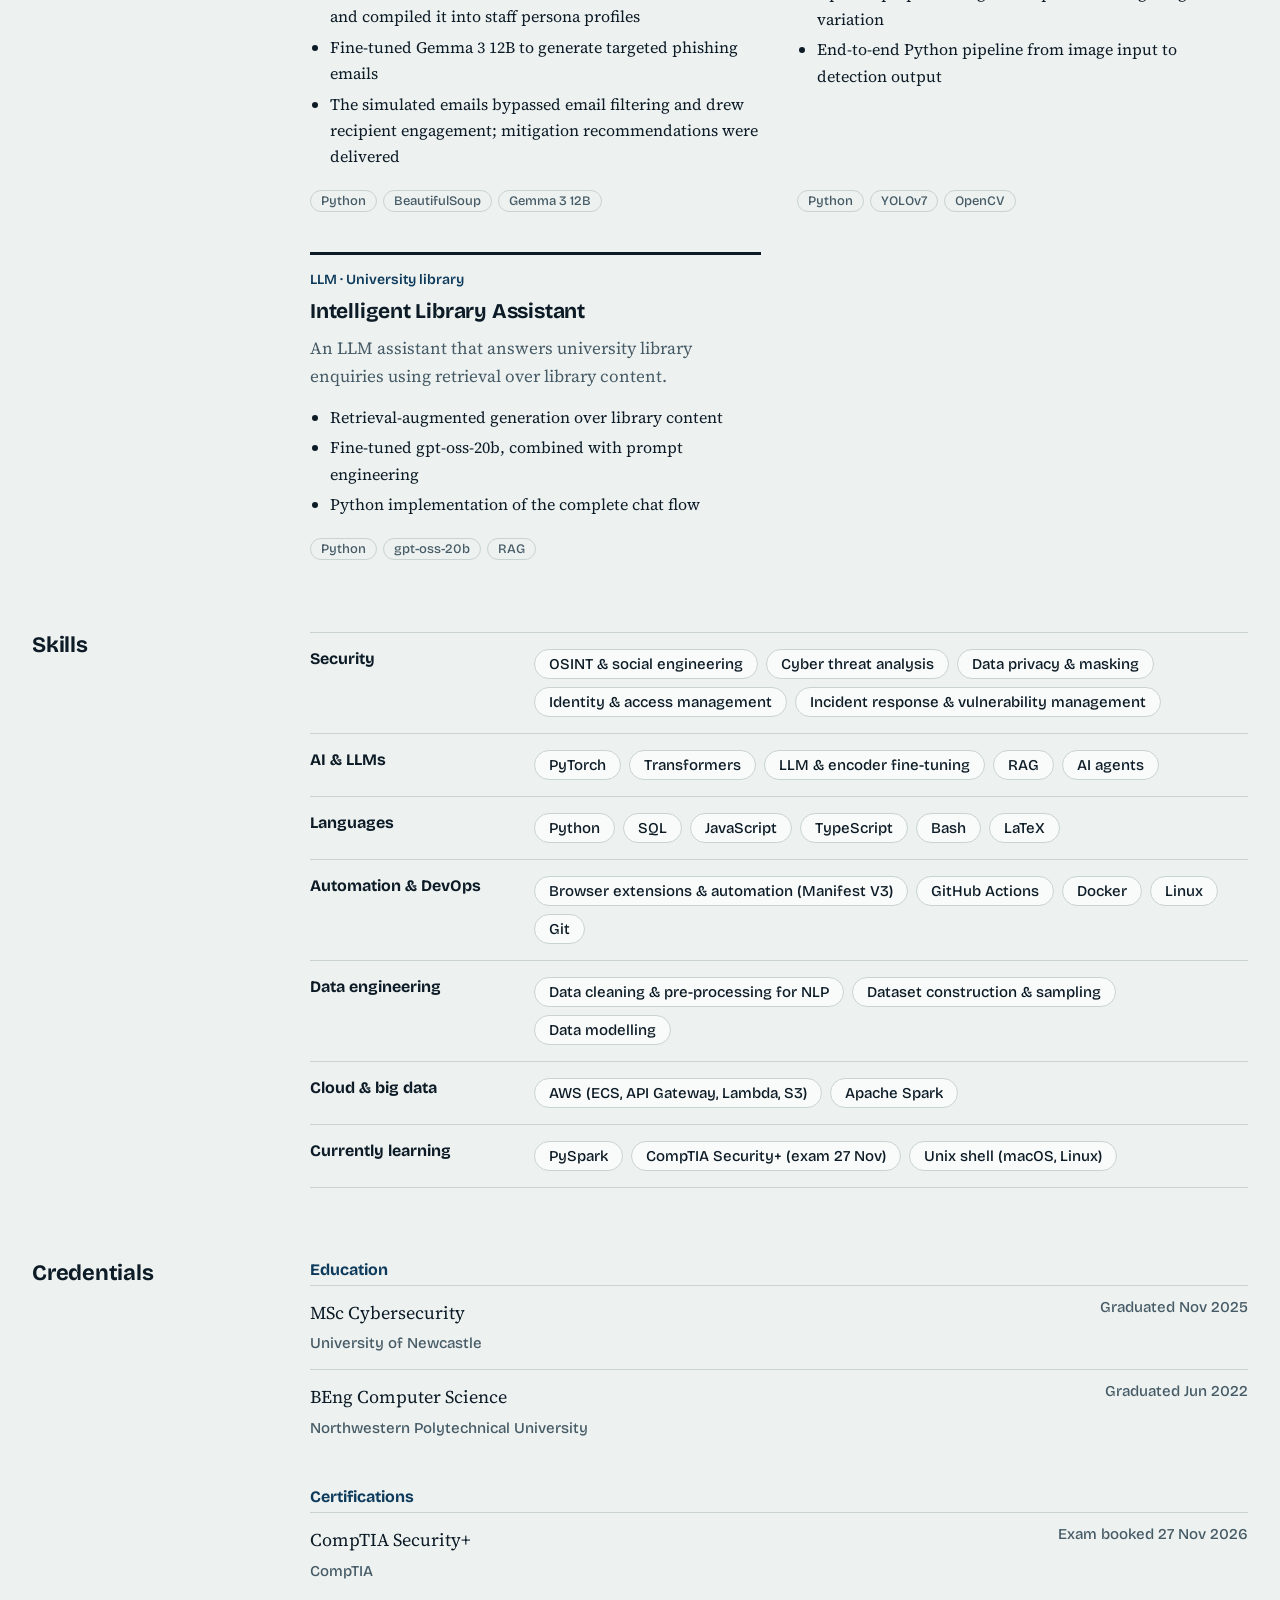
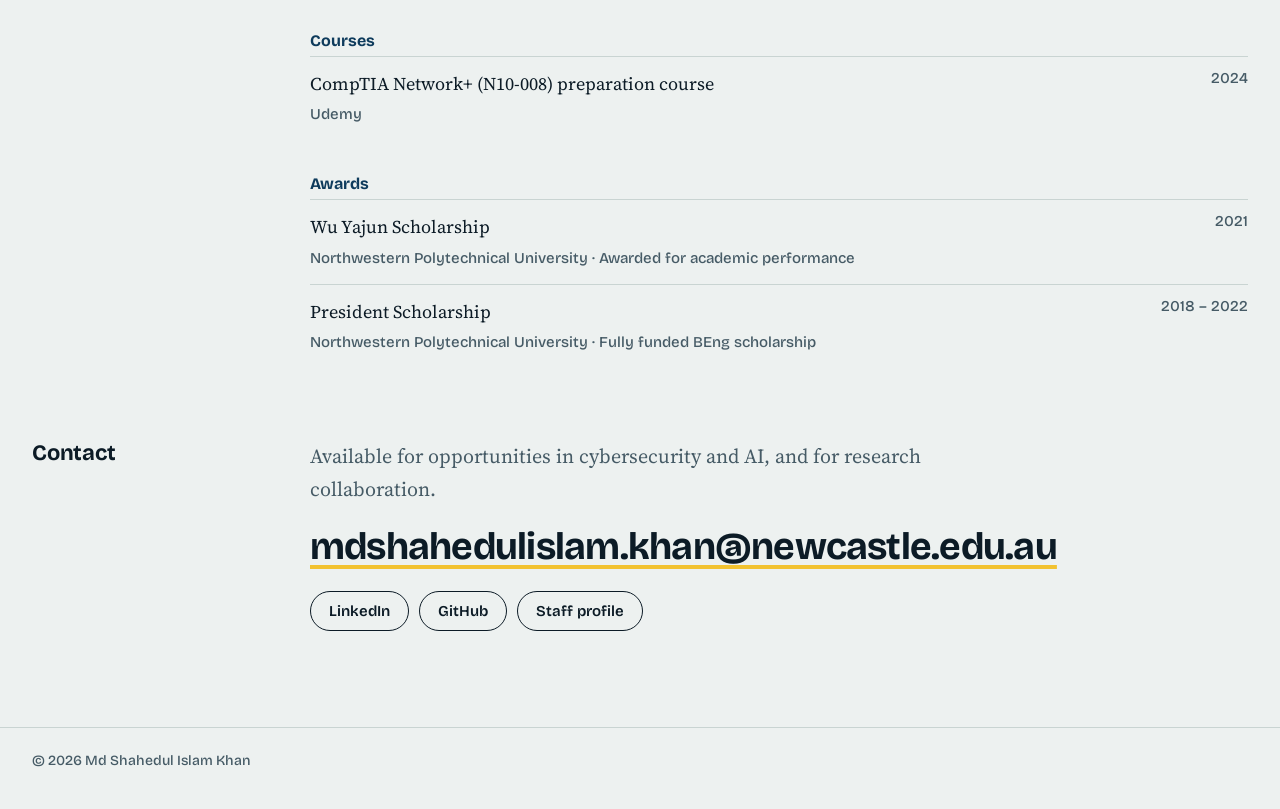
==== commit 15a31619: "Restore the SK_ mark in the top-left brand Co-Authored-By: Claude Sonnet 5.5 <noreply@anthropic.com>" ====
--- a/public/index.html
+++ b/public/index.html
@@ -10,7 +10,7 @@
 </head>
 <body>
 <header class="nav">
-  <a class="brand" href="#top">Md Shahedul Islam Khan</a>
+  <a class="brand" href="#top" aria-label="Md Shahedul Islam Khan">SK<span>_</span></a>
   <nav>
     <a href="services.html">Services</a>
     <a href="research.html">Research</a>
--- a/public/style.css
+++ b/public/style.css
@@ -19,7 +19,7 @@
 /* header */
 .nav{position:sticky;top:0;z-index:10;display:flex;align-items:center;gap:24px;padding:14px max(32px,calc((100% - 2000px)/2 + 32px));
   background:color-mix(in srgb,var(--bg) 90%,transparent);backdrop-filter:blur(10px);border-bottom:1px solid var(--line)}
-.brand{font:700 20px var(--display);letter-spacing:-.01em;text-decoration:none;margin-right:auto}
+.brand{font:700 20px var(--display);letter-spacing:-.01em;text-decoration:none;margin-right:auto}.brand span{color:var(--accent)}
 .nav nav{display:flex;gap:26px}
 .nav nav a{font:500 16px var(--display);text-decoration:none;color:var(--mute);padding:4px 0;border-bottom:2px solid transparent}
 .nav nav a:hover{color:var(--text);border-color:var(--signal)}
@@ -34,10 +34,10 @@
 section>h2{grid-column:1;margin:0;font:700 22px/1.2 var(--display);letter-spacing:-.01em;white-space:nowrap;position:sticky;top:84px;align-self:start}
 section>*:not(h2){grid-column:2}
 section>h2 span{display:none}
-.hero{display:block;padding:88px 0 0}
+.hero{display:block;padding:88px 0 0;container-type:inline-size}
 .hero>*{grid-column:auto}
 .eyebrow{font:500 16px var(--display);color:var(--mute);margin:0 0 14px}
-h1{font:800 clamp(34px,6vw,104px)/.95 var(--display);letter-spacing:-.035em;margin:0 0 22px;text-wrap:balance}
+h1{font:800 clamp(16px,min(8cqw,104px),104px)/.95 var(--display);letter-spacing:-.035em;margin:0 0 22px;white-space:nowrap}
 .headline{font:600 clamp(20px,2.6vw,28px)/1.25 var(--display);margin:0 0 14px}
 .tagline{max-width:34em;color:var(--mute);font-size:20px;margin:0}
 .chips{display:flex;flex-wrap:wrap;gap:6px 22px;list-style:none;padding:0;margin:26px 0 0;font:500 15px var(--display);color:var(--mute)}
